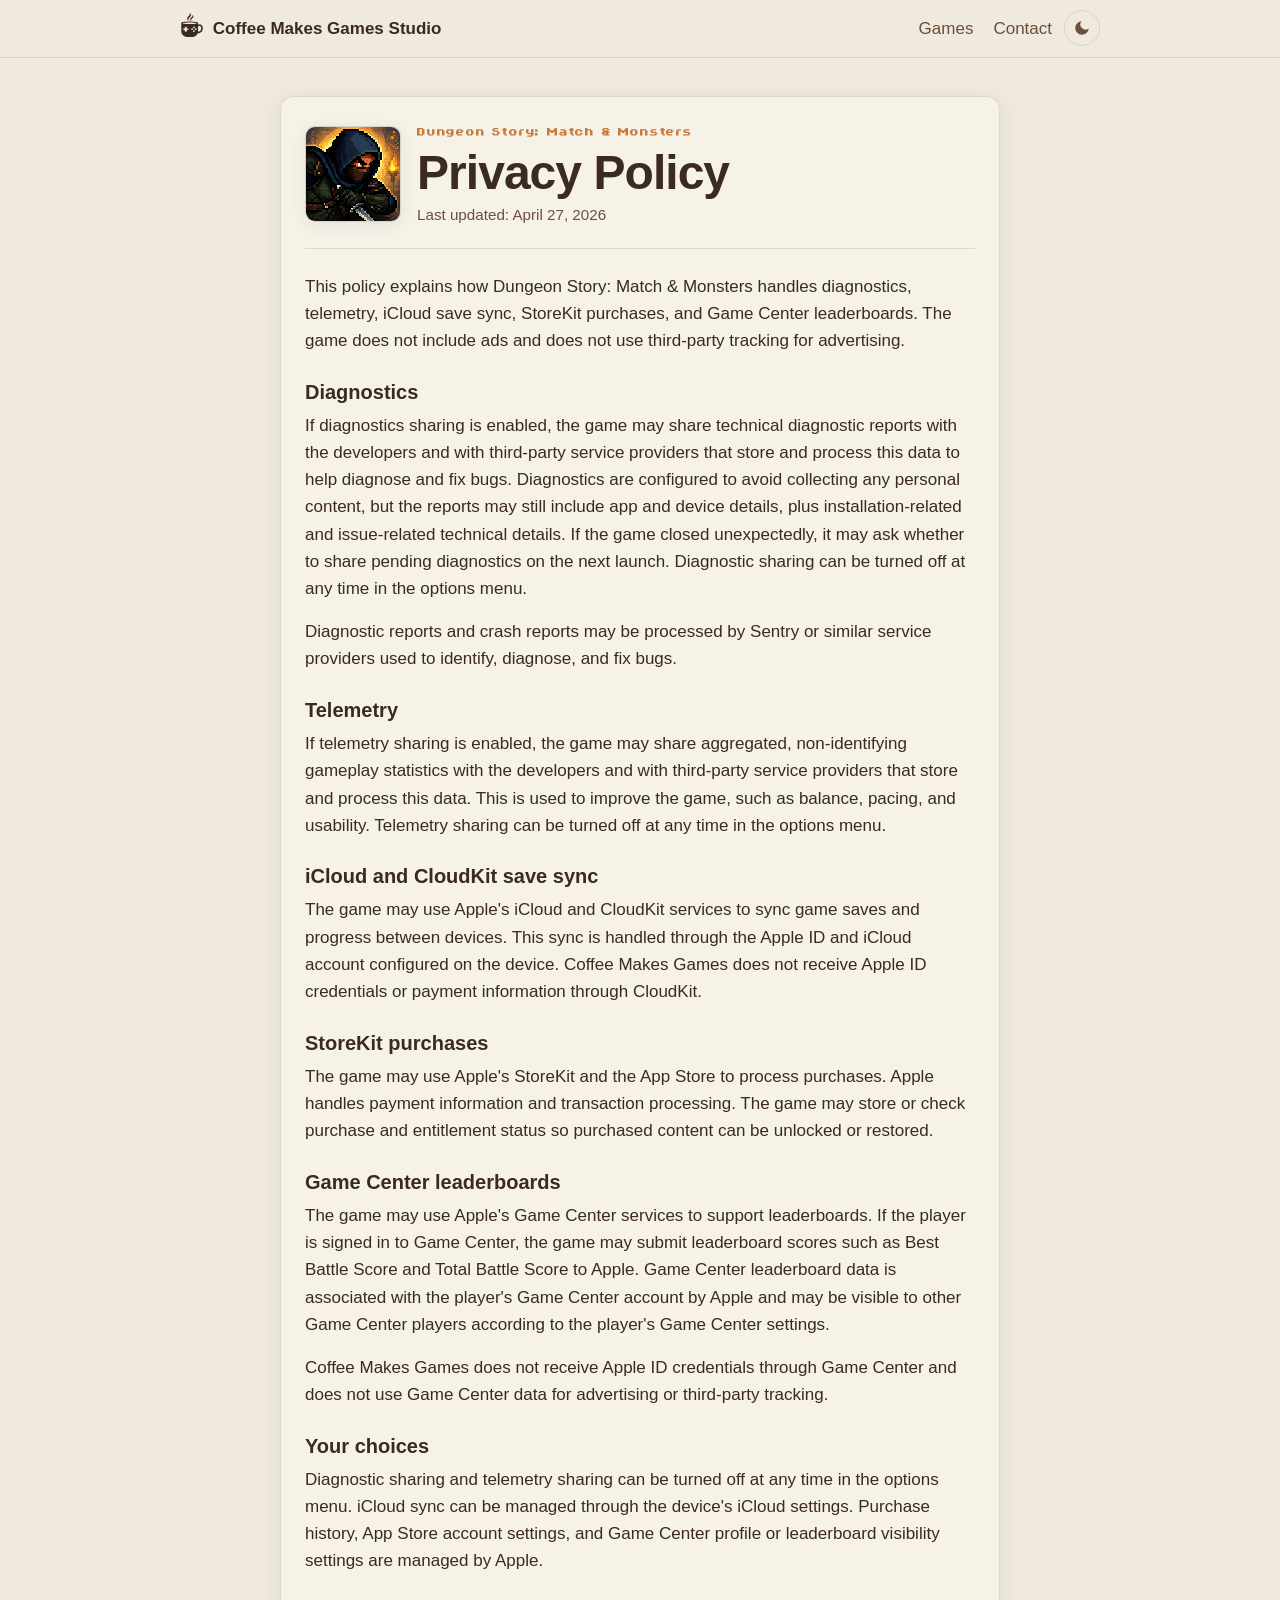
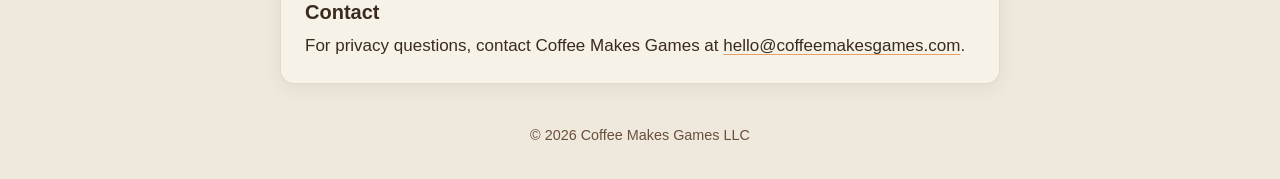
==== dungeon-story/privacy/index.html @ 4bab3f02 "update studio site Co-authored-by: Copilot <223556219+Copilot@users.noreply.github.com>" ====
<!doctype html>
<html lang="en">
<head>
  <meta charset="utf-8" />
  <meta name="viewport" content="width=device-width, initial-scale=1, viewport-fit=cover" />
  <title>Dungeon Story: Match &amp; Monsters Privacy Policy - Coffee Makes Games Studio</title>
  <meta name="description" content="Privacy policy for Dungeon Story: Match &amp; Monsters, including diagnostics, telemetry, iCloud save sync, StoreKit purchases, and Game Center leaderboards." />
  <meta name="theme-color" content="#EFE9DD" />
  <link rel="canonical" href="https://coffeemakesgames.com/dungeon-story/privacy/" />

  <link rel="icon" type="image/png" sizes="32x32" href="/assets/favicon-32.png" />
  <link rel="icon" type="image/png" sizes="16x16" href="/assets/favicon-16.png" />
  <link rel="apple-touch-icon" sizes="180x180" href="/assets/apple-touch-icon.png" />
  <link rel="stylesheet" href="/styles.css" />

  <script>
    // Apply saved theme before paint to avoid flash of wrong theme.
    (function () {
      try {
        var saved = localStorage.getItem('theme');
        if (saved === 'dark' || saved === 'light') {
          document.documentElement.setAttribute('data-theme', saved);
        }
      } catch (e) {}
    })();
  </script>
</head>
<body class="policy-page">
  <a class="skip-link" href="#main">Skip to content</a>

  <header class="site-header is-revealed" aria-hidden="false">
    <div class="site-header-inner">
      <a class="brand" href="/" aria-label="Coffee Makes Games Studio - home">
        <img src="/assets/studio-mark.svg" alt="" width="24" height="24" />
        <span>Coffee Makes Games Studio</span>
      </a>
      <div class="header-actions">
        <nav aria-label="Primary">
          <a href="/#games">Games</a>
          <a href="/#contact">Contact</a>
        </nav>
        <button class="theme-toggle" type="button" aria-label="Toggle dark mode" aria-pressed="false" title="Toggle dark mode">
          <svg class="icon-moon" viewBox="0 0 24 24" aria-hidden="true" focusable="false">
            <path fill="currentColor" d="M21 12.79A9 9 0 1 1 11.21 3a7 7 0 0 0 9.79 9.79Z"/>
          </svg>
          <svg class="icon-sun" viewBox="0 0 24 24" aria-hidden="true" focusable="false">
            <g fill="none" stroke="currentColor" stroke-width="2" stroke-linecap="round">
              <circle cx="12" cy="12" r="4" fill="currentColor" stroke="none"/>
              <path d="M12 2v2M12 20v2M2 12h2M20 12h2M4.93 4.93l1.41 1.41M17.66 17.66l1.41 1.41M4.93 19.07l1.41-1.41M17.66 6.34l1.41-1.41"/>
            </g>
          </svg>
        </button>
      </div>
    </div>
  </header>

  <main id="main" class="policy-shell">
    <article class="policy-card">
      <header class="policy-game-header">
        <img class="policy-game-icon policy-game-icon--pixel" src="/assets/dungeon-story/app-icon.png" alt="" width="220" height="220" />
        <div>
          <p class="eyebrow">Dungeon Story: Match &amp; Monsters</p>
          <h1>Privacy Policy</h1>
          <p class="policy-updated">Last updated: April 27, 2026</p>
        </div>
      </header>

      <p>
        This policy explains how Dungeon Story: Match &amp; Monsters handles diagnostics, telemetry, iCloud save sync,
        StoreKit purchases, and Game Center leaderboards. The game does not include ads and does not use third-party
        tracking for advertising.
      </p>

      <h2>Diagnostics</h2>
      <p>
        If diagnostics sharing is enabled, the game may share technical diagnostic reports with the developers and with
        third-party service providers that store and process this data to help diagnose and fix bugs. Diagnostics are
        configured to avoid collecting any personal content, but the reports may still include app and device details,
        plus installation-related and issue-related technical details. If the game closed unexpectedly, it may ask
        whether to share pending diagnostics on the next launch. Diagnostic sharing can be turned off at any time in the
        options menu.
      </p>
      <p>
        Diagnostic reports and crash reports may be processed by Sentry or similar service providers used to identify,
        diagnose, and fix bugs.
      </p>

      <h2>Telemetry</h2>
      <p>
        If telemetry sharing is enabled, the game may share aggregated, non-identifying gameplay statistics with the
        developers and with third-party service providers that store and process this data. This is used to improve the
        game, such as balance, pacing, and usability. Telemetry sharing can be turned off at any time in the options
        menu.
      </p>

      <h2>iCloud and CloudKit save sync</h2>
      <p>
        The game may use Apple's iCloud and CloudKit services to sync game saves and progress between devices. This sync
        is handled through the Apple ID and iCloud account configured on the device. Coffee Makes Games does not receive
        Apple ID credentials or payment information through CloudKit.
      </p>

      <h2>StoreKit purchases</h2>
      <p>
        The game may use Apple's StoreKit and the App Store to process purchases. Apple handles payment information and
        transaction processing. The game may store or check purchase and entitlement status so purchased content can be
        unlocked or restored.
      </p>

      <h2>Game Center leaderboards</h2>
      <p>
        The game may use Apple's Game Center services to support leaderboards. If the player is signed in to Game Center,
        the game may submit leaderboard scores such as Best Battle Score and Total Battle Score to Apple. Game Center
        leaderboard data is associated with the player's Game Center account by Apple and may be visible to other Game
        Center players according to the player's Game Center settings.
      </p>
      <p>
        Coffee Makes Games does not receive Apple ID credentials through Game Center and does not use Game Center data
        for advertising or third-party tracking.
      </p>

      <h2>Your choices</h2>
      <p>
        Diagnostic sharing and telemetry sharing can be turned off at any time in the options menu. iCloud sync can be
        managed through the device's iCloud settings. Purchase history, App Store account settings, and Game Center
        profile or leaderboard visibility settings are managed by Apple.
      </p>

      <h2>Contact</h2>
      <p>
        For privacy questions, contact Coffee Makes Games at
        <a href="mailto:hello@coffeemakesgames.com">hello@coffeemakesgames.com</a>.
      </p>
    </article>
  </main>

  <footer class="site-footer">
    <p>&copy; <span id="year">2026</span> Coffee Makes Games LLC</p>
  </footer>

  <script>
    document.getElementById('year').textContent = new Date().getFullYear();

    // Theme toggle: cycles between user-light and user-dark, with system as the default.
    (function () {
      const root = document.documentElement;
      const buttons = Array.from(document.querySelectorAll('.theme-toggle'));
      const meta = document.querySelector('meta[name="theme-color"]');
      const mq = window.matchMedia('(prefers-color-scheme: dark)');

      function currentTheme() {
        return root.getAttribute('data-theme') || (mq.matches ? 'dark' : 'light');
      }
      function syncMeta() {
        if (!meta) return;
        meta.setAttribute('content', currentTheme() === 'dark' ? '#10141C' : '#EFE9DD');
      }
      function syncButtons() {
        const dark = currentTheme() === 'dark';
        const label = dark ? 'Switch to light mode' : 'Switch to dark mode';
        buttons.forEach(function (btn) {
          btn.setAttribute('aria-pressed', dark ? 'true' : 'false');
          btn.setAttribute('aria-label', label);
          btn.setAttribute('title', label);
        });
      }

      buttons.forEach(function (btn) {
        btn.addEventListener('click', function () {
          const next = currentTheme() === 'dark' ? 'light' : 'dark';
          root.setAttribute('data-theme', next);
          try { localStorage.setItem('theme', next); } catch (e) {}
          syncMeta();
          syncButtons();
        });
      });

      mq.addEventListener && mq.addEventListener('change', function () {
        if (!root.getAttribute('data-theme')) { syncMeta(); syncButtons(); }
      });

      syncMeta();
      syncButtons();
    })();
  </script>
</body>
</html>
---- styles.css ----
/* =========================================================
   Coffee Makes Games — site styles
   Cozy/minimal studio chrome + pixel-flavored game block.
   ========================================================= */

@font-face {
  font-family: "ByteBounce";
  src: url("/assets/fonts/byte-bounce.ttf") format("truetype");
  font-display: swap;
}

:root {
  --cream: #EFE9DD;
  --cream-soft: #F6F2E8;
  --brown: #3B2A1E;
  --brown-soft: #6B4F3B;
  --accent: #C77B3A;
  --accent-soft: #E0A26A;

  --header-bg: rgba(239, 233, 221, 0.88);
  --border-soft: rgba(59, 42, 30, 0.12);
  --border-strong: rgba(59, 42, 30, 0.22);
  --shadow-color: rgba(59, 42, 30, 0.08);
  --hover-surface: #ffffff;

  --maxw: 960px;
  --radius: 14px;
  --shadow-soft: 0 4px 18px var(--shadow-color);

  --font-sans: -apple-system, BlinkMacSystemFont, "Segoe UI", Inter, Helvetica, Arial, sans-serif;
  --font-pixel: "ByteBounce", "Press Start 2P", monospace;
}

/* Dark theme — midnight ink with a warm cream foreground.
   Applies when the user has chosen dark, OR when no preference is set
   and the OS prefers dark. */
@media (prefers-color-scheme: dark) {
  :root:not([data-theme="light"]) {
    --cream: #10141C;
    --cream-soft: #181E2A;
    --brown: #ECE7DA;
    --brown-soft: #9AA3B2;
    --accent: #E0925A;
    --accent-soft: #F1B587;

    --header-bg: rgba(16, 20, 28, 0.85);
    --border-soft: rgba(236, 231, 218, 0.10);
    --border-strong: rgba(236, 231, 218, 0.22);
    --shadow-color: rgba(0, 0, 0, 0.5);
    --hover-surface: #1E2533;
  }
}
:root[data-theme="dark"] {
  --cream: #10141C;
  --cream-soft: #181E2A;
  --brown: #ECE7DA;
  --brown-soft: #9AA3B2;
  --accent: #E0925A;
  --accent-soft: #F1B587;

  --header-bg: rgba(16, 20, 28, 0.85);
  --border-soft: rgba(236, 231, 218, 0.10);
  --border-strong: rgba(236, 231, 218, 0.22);
  --shadow-color: rgba(0, 0, 0, 0.5);
  --hover-surface: #1E2533;
}

body {
  transition: background-color .25s ease, color .25s ease;
}

*, *::before, *::after { box-sizing: border-box; }

html { scroll-behavior: smooth; }

body {
  margin: 0;
  background: var(--cream);
  color: var(--brown);
  font-family: var(--font-sans);
  font-size: 17px;
  line-height: 1.6;
  -webkit-font-smoothing: antialiased;
  text-rendering: optimizeLegibility;
}

img { max-width: 100%; display: block; }

a {
  color: var(--brown);
  text-decoration-color: var(--accent-soft);
  text-underline-offset: 3px;
}
a:hover { color: var(--accent); }

:focus-visible {
  outline: 2px solid var(--accent);
  outline-offset: 3px;
  border-radius: 4px;
}

.visually-hidden {
  position: absolute;
  width: 1px;
  height: 1px;
  padding: 0;
  margin: -1px;
  overflow: hidden;
  clip: rect(0, 0, 0, 0);
  white-space: nowrap;
  border: 0;
}

.skip-link {
  position: absolute; left: -9999px; top: 0;
  background: var(--brown); color: var(--cream);
  padding: .5rem .75rem; border-radius: 0 0 6px 0;
}
.skip-link:focus { left: 0; }

/* ---------- Header (reveal-on-scroll, sticky) ---------- */
.site-header {
  position: fixed;
  top: 0; left: 0; right: 0;
  z-index: 50;
  background: var(--header-bg);
  -webkit-backdrop-filter: saturate(140%) blur(10px);
          backdrop-filter: saturate(140%) blur(10px);
  border-bottom: 1px solid var(--border-soft);
  transform: translateY(-100%);
  opacity: 0;
  pointer-events: none;
  transition: transform .28s ease, opacity .28s ease;
}
.site-header.is-revealed {
  transform: translateY(0);
  opacity: 1;
  pointer-events: auto;
}
.site-header-inner {
  display: flex; align-items: center; justify-content: space-between;
  gap: 1rem;
  max-width: var(--maxw);
  margin: 0 auto;
  padding: .65rem 1.25rem;
}
.brand {
  display: inline-flex; align-items: center; gap: .55rem;
  text-decoration: none; font-weight: 600; color: var(--brown);
}
.brand img { width: 24px; height: 24px; display: block; transform: translateY(-3px); }
.site-header nav {
  display: flex;
  align-items: center;
  gap: 1.25rem;
}
.site-header nav a {
  text-decoration: none; color: var(--brown-soft); font-weight: 500;
}
.site-header nav a:hover { color: var(--brown); }

/* ---------- Theme toggle ---------- */
.header-actions {
  display: inline-flex;
  align-items: center;
  gap: .75rem;
}
.theme-toggle {
  appearance: none;
  -webkit-appearance: none;
  display: inline-flex;
  align-items: center;
  justify-content: center;
  width: 36px;
  height: 36px;
  padding: 0;
  border-radius: 999px;
  background: transparent;
  border: 1px solid var(--border-soft);
  color: var(--brown-soft);
  cursor: pointer;
  transition: color .15s ease, background .15s ease, border-color .15s ease, transform .15s ease;
}
.theme-toggle:hover {
  color: var(--brown);
  background: var(--hover-surface);
  border-color: var(--border-strong);
}
.theme-toggle:active { transform: scale(0.94); }
.theme-toggle svg { width: 18px; height: 18px; display: block; }
.theme-toggle .icon-sun { display: none; }
:root[data-theme="dark"] .theme-toggle .icon-sun  { display: block; }
:root[data-theme="dark"] .theme-toggle .icon-moon { display: none; }
@media (prefers-color-scheme: dark) {
  :root:not([data-theme="light"]) .theme-toggle .icon-sun  { display: block; }
  :root:not([data-theme="light"]) .theme-toggle .icon-moon { display: none; }
}

/* Floating top-right toggle, visible until the sticky header takes over. */
.theme-toggle--floating {
  position: fixed;
  top: 1rem;
  right: 1rem;
  z-index: 60;
  width: 44px;
  height: 44px;
  background: var(--header-bg);
  -webkit-backdrop-filter: saturate(140%) blur(10px);
          backdrop-filter: saturate(140%) blur(10px);
  box-shadow: 0 4px 14px var(--shadow-color);
  transition: opacity .25s ease, transform .25s ease, color .15s ease, background .15s ease, border-color .15s ease;
}
.theme-toggle--floating svg { width: 20px; height: 20px; }
body.header-revealed .theme-toggle--floating {
  opacity: 0;
  transform: translateY(-6px);
  pointer-events: none;
}
@media (prefers-reduced-motion: reduce) {
  .theme-toggle--floating { transition: opacity .15s linear; transform: none; }
  body.header-revealed .theme-toggle--floating { transform: none; }
}

/* Brand mark in dark mode: it's a dark fill, so re-color it. */
:root[data-theme="dark"] .brand img { filter: brightness(0) invert(0.93); }
@media (prefers-color-scheme: dark) {
  :root:not([data-theme="light"]) .brand img { filter: brightness(0) invert(0.93); }
}

@media (max-width: 540px) {
  .site-header-inner { flex-direction: row; align-items: center; gap: .5rem; }
  .brand span { display: none; }
  .site-header nav { gap: .9rem; flex-wrap: wrap; }
}

@media (prefers-reduced-motion: reduce) {
  .site-header { transition: none; }
}

/* ---------- Hero ---------- */
.hero {
  text-align: center;
  max-width: var(--maxw);
  margin: 0 auto;
  padding: 3.5rem 1.25rem 1.25rem;
}
.hero-logo {
  position: relative;
  width: 280px;
  height: 240px;
  margin: 0 auto 1.25rem;
}
.hero-logo img,
.hero-logo svg.cmg-mark {
  width: 100%; height: 100%;
  display: block;
  overflow: visible;
  transform: translateX(28px);
  color: var(--brown);
}
.wordmark {
  font-family: var(--font-sans);
  font-size: clamp(2rem, 5vw, 3rem);
  margin: 0 0 .35em;
  letter-spacing: -0.02em;
}
.tagline {
  font-family: var(--font-pixel);
  font-size: clamp(1.5rem, 3.2vw, 2rem);
  color: var(--accent);
  margin: 0 0 1rem;
  letter-spacing: .02em;
}
.hero-sub {
  color: var(--brown-soft);
  max-width: 36rem;
  margin: 0 auto;
}

/* ---------- Games catalog ---------- */
.games-catalog {
  max-width: var(--maxw);
  margin: 0 auto 2.5rem;
  padding: 0 1.25rem;
  scroll-margin-top: 5rem;
}
.game-card-grid {
  display: grid;
  grid-template-columns: repeat(auto-fit, minmax(min(100%, 320px), 1fr));
  gap: 1rem;
}
.game-card {
  display: grid;
  grid-template-columns: 112px 1fr;
  gap: 1.15rem;
  min-height: 0;
  padding: 1.1rem;
  border: 1px solid var(--border-soft);
  border-radius: 18px;
  background: var(--cream-soft);
  box-shadow: var(--shadow-soft);
  text-decoration: none;
  color: var(--brown);
  transition: transform .15s ease, background .15s ease, border-color .15s ease, box-shadow .15s ease;
}
.game-card:hover,
.game-card:focus-visible {
  transform: translateY(-2px);
  background: var(--hover-surface);
  border-color: var(--border-strong);
  box-shadow: 0 8px 24px var(--shadow-color);
}
.game-card-art {
  align-self: start;
  display: grid;
  place-items: center;
  width: 112px;
  height: 112px;
}
.game-card-art img {
  width: 96px;
  height: auto;
  aspect-ratio: 1 / 1;
  border-radius: 24px;
  object-fit: cover;
  box-shadow: 0 10px 24px var(--shadow-color);
}
.game-card--dungeon .game-card-art img {
  image-rendering: pixelated;
  image-rendering: crisp-edges;
  border-radius: 10px;
}
.game-card--truck .game-card-art img {
  border-radius: 10px;
}
.game-card-content {
  display: flex;
  flex-direction: column;
  align-items: flex-start;
  justify-content: center;
  min-width: 0;
}
.game-card-status {
  display: inline-flex;
  margin-bottom: .55rem;
  padding: .2rem .52rem;
  border: 1px solid var(--border-soft);
  border-radius: 999px;
  color: var(--brown-soft);
  font-size: .72rem;
  font-weight: 700;
  line-height: 1.15;
  background: var(--cream);
}
.game-card-title {
  color: var(--brown);
  font-size: clamp(1.35rem, 2.6vw, 1.8rem);
  font-weight: 800;
  line-height: 1.05;
  letter-spacing: -0.035em;
}
.game-card-kicker {
  margin-top: .2rem;
  color: var(--accent);
  font-weight: 800;
  line-height: 1.2;
}
.game-card--truck .game-card-kicker {
  color: var(--accent);
}
.game-card-copy {
  margin-top: .6rem;
  color: var(--brown-soft);
  font-size: .96rem;
  line-height: 1.45;
}
.game-card-link {
  display: inline-flex;
  align-items: center;
  gap: .35rem;
  margin-top: .8rem;
  color: var(--brown);
  font-weight: 800;
}
.game-card-link::after {
  content: "→";
  transition: transform .18s ease;
}
.game-card:hover .game-card-link::after,
.game-card:focus-visible .game-card-link::after {
  transform: translateX(3px);
}

/* steam wisps rising from the coffee surface (animated SVG paths) */
.hero-logo svg .wisp {
  transform-box: fill-box;
  transform-origin: 50% 100%;
  filter: blur(0.8px);
  opacity: 0;
  animation: wispRise 6.5s linear infinite both;
  will-change: transform, opacity;
}
.hero-logo svg .wisp-l   { animation-delay: 0s;   }
.hero-logo svg .wisp-r-2 { animation-delay: 2.2s; }
.hero-logo svg .wisp-r   { animation-delay: 4.4s; }

@keyframes wispRise {
  0%   { opacity: 0;   transform: translateY(-50%) scale(1, 0.8); }
  50%  { opacity: 0.5; transform: translateY(-5%)  scale(1.04, 1.0); }
  100% { opacity: 0;   transform: translateY(35%)  scale(1.1, 1.18); }
}

@media (prefers-reduced-motion: reduce) {
  html { scroll-behavior: auto; }
  .hero-logo svg .wisp { animation: none; opacity: 1; transform: none; }
}

/* ---------- Dungeon Story (pixel block) ---------- */
.game-block {
  max-width: var(--maxw);
  margin: 0.5rem auto 1.5rem;
  padding: 0 1.25rem;
}

.pixel-frame {
  background: var(--cream-soft);
  border: 3px solid var(--brown);
  /* layered shadow gives a chunky pixel-card feel */
  box-shadow:
    6px 6px 0 0 var(--brown),
    6px 6px 0 3px var(--accent);
  padding: 2rem 1.5rem;
  border-radius: 4px;
  text-align: center;
}

.key-art {
  display: block;
  width: clamp(160px, 36vw, 220px);
  height: auto;
  aspect-ratio: 1 / 1;
  margin: 0 auto 1.25rem;
  border: 3px solid var(--brown);
  border-radius: 8px;
  image-rendering: pixelated;
  image-rendering: crisp-edges;
  box-shadow: var(--shadow-soft);
}

.truck-block {
  margin-top: 3rem;
}

.truck-frame {
  --truck-ink: #07315f;
  --truck-title: #fffefa;
  --truck-title-shadow: rgba(3, 28, 76, 0.35);
  --truck-tagline: rgba(255, 255, 255, 0.94);
  --truck-pitch: #07315f;
  --truck-callout: #fff36e;
  --truck-note: #07315f;
  --truck-key-border: #07315f;
  --truck-border: rgba(255, 255, 255, 0.66);
  --truck-shadow: rgba(26, 83, 160, 0.23);
  --truck-sky-start: #96e9ff;
  --truck-sky-mid: #4ab8ff;
  --truck-sky-end: #2f6ee8;
  --truck-road-start: #2f3844;
  --truck-road-end: #171d27;
  --truck-road-stripe: rgba(255, 255, 255, 0.42);
  --truck-road-edge: rgba(255, 177, 70, 0.85);
  --truck-control-bg: #fffefa;
  --truck-control-text: #07315f;
  --truck-control-border: rgba(7, 49, 95, 0.16);
  --truck-control-dot: #ff734f;
  --truck-control-pulse-rgb: 255, 115, 79;
  --truck-road-stripe-y: 3.25rem;
  --truck-decor:
    radial-gradient(circle at 84% 15%, rgba(255, 243, 110, 0.98) 0 2.25rem, transparent 2.3rem),
    radial-gradient(circle at 84% 15%, rgba(255, 230, 96, 0.58), transparent 9.5rem),
    radial-gradient(circle at 12% 18%, rgba(255, 255, 255, 0.92) 0 2.55rem, transparent 2.6rem),
    radial-gradient(circle at 18% 16%, rgba(255, 255, 255, 0.78) 0 1.85rem, transparent 1.9rem),
    radial-gradient(circle at 23% 20%, rgba(255, 255, 255, 0.68) 0 2.1rem, transparent 2.15rem),
    radial-gradient(circle at 72% 64%, rgba(255, 255, 255, 0.14), transparent 11rem);
  --truck-road-bg:
    linear-gradient(90deg, transparent 0 38%, var(--truck-road-stripe) 38% 62%, transparent 62% 100%) 50% var(--truck-road-stripe-y) / 5rem .28rem repeat-x,
    linear-gradient(180deg, var(--truck-road-start), var(--truck-road-end));
  position: relative;
  overflow: hidden;
  padding: 2rem 1.5rem;
  border-radius: 28px;
  border: 1px solid var(--truck-border);
  color: var(--truck-ink);
  text-align: center;
  background:
    linear-gradient(145deg, var(--truck-sky-start) 0%, var(--truck-sky-mid) 44%, var(--truck-sky-end) 100%);
  box-shadow:
    0 0 0 1px var(--border-soft),
    0 18px 44px var(--truck-shadow);
}
:root[data-theme="dark"] .truck-frame {
  --truck-title: #fff6cf;
  --truck-title-shadow: rgba(0, 0, 0, 0.42);
  --truck-tagline: rgba(255, 248, 214, 0.92);
  --truck-pitch: rgba(238, 247, 255, 0.9);
  --truck-callout: #ffe65e;
  --truck-note: #fff6cf;
  --truck-key-border: rgba(255, 230, 96, 0.9);
  --truck-border: rgba(255, 230, 96, 0.24);
  --truck-shadow: rgba(0, 0, 0, 0.42);
  --truck-sky-start: #07142e;
  --truck-sky-mid: #123a7a;
  --truck-sky-end: #12184a;
  --truck-road-start: #141a24;
  --truck-road-end: #080b12;
  --truck-road-stripe: rgba(255, 230, 96, 0.34);
  --truck-road-edge: rgba(255, 115, 79, 0.72);
  --truck-control-bg: #fff6cf;
  --truck-control-text: #10225a;
  --truck-control-border: rgba(255, 230, 96, 0.58);
  --truck-control-dot: #ffe65e;
  --truck-control-pulse-rgb: 255, 230, 96;
  --truck-road-stripe-y: 3.25rem;
  --truck-decor:
    radial-gradient(circle at 86% 10%, #12205c 0 1.45rem, transparent 1.5rem),
    radial-gradient(circle at 84% 10%, rgba(255, 238, 160, 0.96) 0 1.75rem, transparent 1.8rem),
    radial-gradient(circle at 16% 9%, rgba(255, 255, 255, 0.9) 0 .1rem, transparent .13rem),
    radial-gradient(circle at 29% 14%, rgba(255, 230, 96, 0.86) 0 .08rem, transparent .11rem),
    radial-gradient(circle at 68% 8%, rgba(255, 255, 255, 0.78) 0 .09rem, transparent .12rem),
    radial-gradient(circle at 76% 17%, rgba(255, 230, 96, 0.8) 0 .07rem, transparent .1rem),
    radial-gradient(circle at 43% 10%, rgba(255, 255, 255, 0.76) 0 .08rem, transparent .11rem),
    radial-gradient(circle at 14% 62%, rgba(114, 221, 255, 0.2), transparent 10rem),
    radial-gradient(circle at 86% 78%, rgba(255, 115, 79, 0.22), transparent 11rem);
  --truck-road-bg:
    linear-gradient(90deg, transparent 0 38%, var(--truck-road-stripe) 38% 62%, transparent 62% 100%) 50% var(--truck-road-stripe-y) / 5rem .28rem repeat-x,
    linear-gradient(180deg, var(--truck-road-start), var(--truck-road-end));
}
@media (prefers-color-scheme: dark) {
  :root:not([data-theme="light"]) .truck-frame {
    --truck-title: #fff6cf;
    --truck-title-shadow: rgba(0, 0, 0, 0.42);
    --truck-tagline: rgba(255, 248, 214, 0.92);
    --truck-pitch: rgba(238, 247, 255, 0.9);
    --truck-callout: #ffe65e;
    --truck-note: #fff6cf;
    --truck-key-border: rgba(255, 230, 96, 0.9);
    --truck-border: rgba(255, 230, 96, 0.24);
    --truck-shadow: rgba(0, 0, 0, 0.42);
    --truck-sky-start: #07142e;
    --truck-sky-mid: #123a7a;
    --truck-sky-end: #12184a;
    --truck-road-start: #141a24;
    --truck-road-end: #080b12;
    --truck-road-stripe: rgba(255, 230, 96, 0.34);
    --truck-road-edge: rgba(255, 115, 79, 0.72);
    --truck-control-bg: #fff6cf;
    --truck-control-text: #10225a;
    --truck-control-border: rgba(255, 230, 96, 0.58);
    --truck-control-dot: #ffe65e;
    --truck-control-pulse-rgb: 255, 230, 96;
    --truck-road-stripe-y: 3.25rem;
    --truck-decor:
      radial-gradient(circle at 86% 10%, #12205c 0 1.45rem, transparent 1.5rem),
      radial-gradient(circle at 84% 10%, rgba(255, 238, 160, 0.96) 0 1.75rem, transparent 1.8rem),
      radial-gradient(circle at 16% 9%, rgba(255, 255, 255, 0.9) 0 .1rem, transparent .13rem),
      radial-gradient(circle at 29% 14%, rgba(255, 230, 96, 0.86) 0 .08rem, transparent .11rem),
      radial-gradient(circle at 68% 8%, rgba(255, 255, 255, 0.78) 0 .09rem, transparent .12rem),
      radial-gradient(circle at 76% 17%, rgba(255, 230, 96, 0.8) 0 .07rem, transparent .1rem),
      radial-gradient(circle at 43% 10%, rgba(255, 255, 255, 0.76) 0 .08rem, transparent .11rem),
      radial-gradient(circle at 14% 62%, rgba(114, 221, 255, 0.2), transparent 10rem),
      radial-gradient(circle at 86% 78%, rgba(255, 115, 79, 0.22), transparent 11rem);
    --truck-road-bg:
      linear-gradient(90deg, transparent 0 38%, var(--truck-road-stripe) 38% 62%, transparent 62% 100%) 50% var(--truck-road-stripe-y) / 5rem .28rem repeat-x,
      linear-gradient(180deg, var(--truck-road-start), var(--truck-road-end));
  }
}
.truck-frame::before,
.truck-frame::after {
  content: "";
  position: absolute;
  pointer-events: none;
}
.truck-frame::before {
  inset: 0;
  background: var(--truck-decor);
}
.truck-frame::after {
  inset: auto 0 -1.35rem 0;
  height: 8.9rem;
  border-top: .35rem solid var(--truck-road-edge);
  background: var(--truck-road-bg);
}
.truck-frame > * {
  position: relative;
  z-index: 1;
}

.truck-key-art {
  display: block;
  width: clamp(160px, 36vw, 220px);
  height: auto;
  aspect-ratio: 1 / 1;
  margin: 0 auto 1.25rem;
  background: rgba(255, 255, 255, 0.22);
  border: 3px solid var(--truck-key-border);
  border-radius: 8px;
  box-shadow:
    0 10px 24px rgba(3, 28, 76, 0.18),
    var(--shadow-soft);
}

.truck-eyebrow {
  display: inline-flex;
  margin: 0 0 .7rem;
  padding: .38rem .75rem;
  border-radius: 999px;
  background: rgba(255, 255, 255, 0.78);
  color: #0b4f9f;
  font-weight: 800;
  font-size: .78rem;
  line-height: 1;
  letter-spacing: .08em;
  text-transform: uppercase;
}

.truck-title {
  margin: 0;
  color: var(--truck-title);
  font-size: clamp(2.55rem, 7vw, 5.2rem);
  line-height: .92;
  letter-spacing: -0.055em;
  text-shadow: 0 6px 18px var(--truck-title-shadow);
}
.truck-subtitle {
  margin: .65rem 0 .4rem;
  color: #fff36e;
  font-weight: 900;
  font-size: clamp(1.3rem, 3.2vw, 2rem);
  line-height: 1.1;
  letter-spacing: .02em;
  text-shadow: 0 3px 10px rgba(3, 28, 76, 0.28);
}
.truck-tagline {
  max-width: 38rem;
  margin: 1.75rem auto 1.1rem;
  color: var(--truck-tagline);
  font-weight: 800;
  font-size: clamp(1.05rem, 2.2vw, 1.3rem);
  line-height: 1.35;
  text-shadow: 0 2px 8px rgba(3, 28, 76, 0.3);
}
.truck-frame .pitch {
  max-width: 52rem;
  color: var(--truck-pitch);
  font-weight: 650;
  text-align: center;
}
.truck-pitch-lines {
  display: flex;
  flex-direction: column;
  gap: .3rem;
}

.truck-world-callout {
  max-width: 42rem;
  margin: 1.35rem auto 0;
  color: var(--truck-callout);
  font-size: clamp(1rem, 2vw, 1.2rem);
  font-weight: 900;
  line-height: 1.35;
  text-shadow: 0 2px 8px rgba(3, 28, 76, 0.28);
}

.truck-route-list {
  display: flex;
  flex-wrap: wrap;
  justify-content: center;
  gap: .5rem;
  max-width: 48rem;
  margin: .9rem auto 0;
}
.truck-route-chip {
  display: inline-flex;
  align-items: center;
  min-height: 2.1rem;
  padding: .3rem .7rem;
  border-radius: 999px;
  background: rgba(255, 255, 255, 0.62);
  color: #0f4b8d;
  border: 1px solid rgba(255, 255, 255, 0.38);
  font-weight: 800;
  font-size: .9rem;
  box-shadow: 0 2px 8px rgba(3, 28, 76, 0.1);
}
.truck-route-chip--farm {
  background: #965020;
  color: #ffffff;
  box-shadow: 0 3px 12px rgba(92, 44, 18, 0.18);
}
.truck-route-chip--beach {
  background: #1ac2e6;
  color: #05345a;
  box-shadow: 0 3px 12px rgba(10, 95, 118, 0.18);
}
.truck-route-chip--forest {
  background: #38b348;
  color: #07315f;
  box-shadow: 0 3px 12px rgba(20, 86, 30, 0.18);
}
.truck-route-chip--snow {
  background: #dcf6ff;
  color: #31516b;
  box-shadow: 0 3px 12px rgba(68, 115, 140, 0.16);
}
.truck-route-chip--city {
  background: #8e2cc6;
  color: #ffffff;
  box-shadow: 0 3px 12px rgba(88, 28, 118, 0.2);
}
.truck-route-chip--park {
  background: #a71991;
  color: #ffffff;
  box-shadow: 0 3px 12px rgba(112, 18, 92, 0.18);
}
.truck-route-chip--sand {
  background: #ff7a1f;
  color: #07315f;
  box-shadow: 0 3px 12px rgba(122, 52, 12, 0.18);
}
.truck-route-chip--space {
  background: #4152cd;
  color: #ffffff;
  box-shadow: 0 3px 12px rgba(22, 35, 118, 0.22);
}
.truck-route-chip--lava {
  background: #dc2626;
  color: #ffffff;
  box-shadow: 0 3px 12px rgba(128, 20, 20, 0.24);
}
.truck-route-chip--castle {
  background: #0f766e;
  color: #ffffff;
  box-shadow: 0 3px 12px rgba(8, 90, 80, 0.2);
}
:root[data-theme="dark"] .truck-route-chip {
  border-color: rgba(255, 255, 255, 0.24);
  box-shadow:
    0 4px 14px rgba(0, 0, 0, 0.28),
    0 0 16px rgba(255, 230, 96, 0.08);
}
@media (prefers-color-scheme: dark) {
  :root:not([data-theme="light"]) .truck-route-chip {
    border-color: rgba(255, 255, 255, 0.24);
    box-shadow:
      0 4px 14px rgba(0, 0, 0, 0.28),
      0 0 16px rgba(255, 230, 96, 0.08);
  }
}
.truck-trust-strip {
  max-width: 44rem;
  margin: 1.2rem auto 0;
}
.truck-trust-row {
  margin: 0;
  color: var(--truck-note);
  font-size: .95rem;
  font-weight: 900;
  letter-spacing: .02em;
  line-height: 1.35;
  text-shadow: 0 2px 8px rgba(3, 28, 76, 0.18);
}
.truck-trust-row span {
  display: inline-block;
  margin: 0 .45rem;
  color: var(--truck-callout);
}
.truck-trust-banner {
  display: inline-flex;
  align-items: center;
  min-height: 2.35rem;
  margin: .7rem 0 0;
  padding: .45rem 1rem;
  border-radius: 999px;
  background: #fff36e;
  color: #07315f;
  font-size: .95rem;
  font-weight: 900;
  line-height: 1.15;
  box-shadow: 0 3px 12px rgba(3, 28, 76, 0.14);
}
.truck-trust-banner strong {
  font: inherit;
}
.truck-frame .coming-soon-badge,
.truck-frame .policy-cta {
  background: var(--truck-control-bg);
  color: var(--truck-control-text);
  border-color: var(--truck-control-border);
  box-shadow: 0 2px 10px rgba(3, 28, 76, 0.12);
}
.truck-frame .coming-soon-badge::before {
  background: var(--truck-control-dot);
  animation: truckStatusPulse 2s ease-in-out infinite;
}
.truck-frame .policy-cta:hover {
  background: var(--truck-control-bg);
  border-color: var(--truck-callout);
  box-shadow: 0 5px 16px rgba(3, 28, 76, 0.18);
}
@keyframes truckStatusPulse {
  0%   { box-shadow: 0 0 0 0    rgba(var(--truck-control-pulse-rgb), 0.55); }
  70%  { box-shadow: 0 0 0 .55rem rgba(var(--truck-control-pulse-rgb), 0); }
  100% { box-shadow: 0 0 0 0    rgba(var(--truck-control-pulse-rgb), 0); }
}

.truck-features h3 {
  font-family: var(--font-sans);
  font-size: 1.45rem;
  font-weight: 900;
  letter-spacing: -0.02em;
}
.truck-features li {
  border-color: rgba(64, 168, 255, 0.22);
}
:root[data-theme="dark"] .truck-features h3 { color: #72ddff; }
@media (prefers-color-scheme: dark) {
  :root:not([data-theme="light"]) .truck-features h3 { color: #72ddff; }
}

.pixel-title {
  font-family: var(--font-pixel);
  font-size: clamp(2.2rem, 6vw, 3.5rem);
  margin: 0 0 .15em;
  color: var(--brown);
  letter-spacing: .02em;
  line-height: 1;
}
.pixel-subtitle {
  font-family: var(--font-pixel);
  font-size: clamp(1.4rem, 3.2vw, 1.9rem);
  color: var(--accent);
  margin: -0.66em 0 0.58em;
  letter-spacing: .04em;
}
.pixel-tagline {
  font-family: var(--font-sans);
  font-style: italic;
  font-weight: 400;
  color: var(--brown-soft);
  font-size: clamp(1rem, 2vw, 1.2rem);
  margin: 0 auto;
  max-width: 38rem;
  line-height: 1.4;
}
.review-badge {
  position: relative;
  display: inline-grid;
  gap: .34rem;
  width: max-content;
  max-width: none;
  min-height: 0;
  padding: .72rem 1rem .78rem;
  margin: 1rem auto;
  padding-left: 1.2rem;
  border: 1px solid var(--border-strong);
  border-left: .32rem solid var(--accent);
  border-radius: 5px;
  background: var(--cream-soft);
  box-shadow: 0 3px 12px var(--shadow-color);
  color: var(--brown);
  text-align: left;
  text-decoration: none;
  transition: transform .15s ease, background .15s ease, border-color .15s ease, box-shadow .15s ease;
}
.review-badge:hover,
.review-badge:focus-visible {
  transform: translateY(-1px);
  background: var(--hover-surface);
  border-color: var(--accent);
  box-shadow: 0 6px 18px var(--shadow-color);
}
.review-badge-meta {
  color: var(--accent);
  font-size: .73rem;
  font-weight: 900;
  line-height: 1.1;
  letter-spacing: .12em;
  text-transform: uppercase;
  display: block;
}
.review-badge-quote {
  font-size: clamp(.96rem, 1.85vw, 1.1rem);
  font-weight: 700;
  line-height: 1.24;
  letter-spacing: -0.01em;
  display: block;
  overflow-x: auto;
  white-space: nowrap;
}
.pitch {
  max-width: 46rem;
  margin: 0 auto 1rem;
  text-align: left;
}
.pitch:last-of-type { margin-bottom: 1.75rem; }

.cta-row {
  --cta-height: 50px;
  --cta-radius: 12px;
  display: flex; flex-wrap: wrap; gap: .9rem;
  align-items: center; justify-content: center;
  margin-top: 1rem;
}
.coming-soon-badge {
  display: inline-flex;
  align-items: center;
  gap: .6rem;
  height: var(--cta-height);
  font-family: var(--font-sans);
  font-weight: 500;
  background: var(--cream-soft);
  color: var(--brown);
  padding: 0 1.15rem;
  border-radius: var(--cta-radius);
  font-size: 1.05rem;
  letter-spacing: 0;
  text-transform: none;
  border: 1px solid var(--border-soft);
  box-shadow: 0 1px 2px var(--shadow-color);
}
.coming-soon-badge::before {
  content: "";
  width: .5rem;
  height: .5rem;
  border-radius: 50%;
  background: var(--accent);
  box-shadow: 0 0 0 0 rgba(199, 123, 58, 0.6);
  animation: statusPulse 2s ease-in-out infinite;
}
@keyframes statusPulse {
  0%   { box-shadow: 0 0 0 0    rgba(199, 123, 58, 0.55); }
  70%  { box-shadow: 0 0 0 .55rem rgba(199, 123, 58, 0); }
  100% { box-shadow: 0 0 0 0    rgba(199, 123, 58, 0); }
}
.policy-cta {
  display: inline-flex;
  align-items: center;
  height: var(--cta-height);
  font-family: var(--font-sans);
  font-weight: 500;
  background: var(--cream-soft);
  color: var(--brown);
  padding: 0 1.15rem;
  border-radius: var(--cta-radius);
  font-size: 1.05rem;
  line-height: 1.6;
  letter-spacing: 0;
  text-decoration: none;
  border: 1px solid var(--border-soft);
  box-shadow: 0 1px 2px var(--shadow-color);
  transition: transform .15s ease, background .15s ease, border-color .15s ease, box-shadow .15s ease;
}
.policy-cta:hover {
  transform: translateY(-1px);
  background: var(--hover-surface);
  border-color: var(--border-strong);
  box-shadow: 0 4px 12px var(--shadow-color);
}
.appstore-badge {
  display: inline-flex;
  align-items: center;
  line-height: 0;
  transition: transform .15s ease, filter .15s ease;
}
.appstore-badge:hover,
.appstore-badge:focus-visible {
  transform: translateY(-1px);
  filter: drop-shadow(0 4px 10px var(--shadow-color));
}
.appstore-badge img {
  width: auto;
  height: var(--cta-height);
}

/* ---------- Trailer (lite YouTube embed) ---------- */
.trailer {
  margin: 2.5rem 0 0;
}
.trailer-thumb {
  position: relative;
  display: block;
  width: 100%;
  padding: 0;
  border: 2px solid var(--brown);
  border-radius: 14px;
  overflow: hidden;
  cursor: pointer;
  background: var(--cream-soft);
  box-shadow: var(--shadow-soft);
  color: var(--cream);
  transition: transform .15s ease, box-shadow .15s ease;
}
.trailer-thumb:hover,
.trailer-thumb:focus-visible {
  transform: translateY(-2px);
  box-shadow: 0 8px 24px rgba(0,0,0,.18);
  outline: none;
}
.trailer-thumb img {
  display: block;
  width: 100%;
  height: auto;
  aspect-ratio: 16 / 9;
  object-fit: cover;
}
.trailer-play {
  position: absolute;
  inset: 0;
  display: grid;
  place-items: center;
  color: var(--cream);
  filter: drop-shadow(0 4px 12px rgba(0,0,0,.5));
  transition: transform .2s ease, color .2s ease;
}
.trailer-thumb:hover .trailer-play,
.trailer-thumb:focus-visible .trailer-play {
  color: var(--accent);
  transform: scale(1.08);
}
.trailer-label {
  position: absolute;
  left: 1rem;
  top: 1rem;
  font-family: var(--font-pixel);
  font-size: clamp(1rem, 2.2vw, 1.4rem);
  letter-spacing: .04em;
  color: var(--brown);
  background: var(--accent);
  padding: .35em .75em;
  border-radius: 8px;
  box-shadow: 0 2px 8px rgba(0,0,0,.3);
}
.trailer-iframe {
  position: relative;
  width: 100%;
  aspect-ratio: 16 / 9;
  border: 2px solid var(--brown);
  border-radius: 14px;
  overflow: hidden;
  box-shadow: var(--shadow-soft);
  background: #000;
}
.trailer-iframe iframe {
  position: absolute;
  inset: 0;
  width: 100%;
  height: 100%;
  border: 0;
}

/* ---------- Screenshots grid ---------- */
.screenshots {
  margin: 2.5rem 0 0;
  display: grid;
  grid-template-columns: repeat(auto-fit, minmax(220px, 1fr));
  gap: 1rem;
}
.screenshots img {
  width: 100%;
  aspect-ratio: 9 / 16;
  object-fit: cover;
  image-rendering: pixelated;
  image-rendering: crisp-edges;
  border-radius: 12px;
  border: 2px solid var(--brown);
  background: var(--cream-soft);
  box-shadow: var(--shadow-soft);
}

/* ---------- Features ---------- */
.features {
  list-style: none;
  padding: 0; margin: 2.5rem 0 0;
  display: grid;
  grid-template-columns: repeat(auto-fit, minmax(240px, 1fr));
  gap: 1.25rem;
}
.features li {
  background: var(--cream-soft);
  padding: 1.25rem 1.25rem 1.4rem;
  border-radius: var(--radius);
  border: 1px solid var(--border-soft);
}
.features h3 {
  font-family: var(--font-pixel);
  margin: 0 0 .55em;
  color: var(--brown);
  font-size: 1.7rem;
  letter-spacing: .03em;
  line-height: 1.15;
}
:root[data-theme="dark"] .features h3 { color: var(--accent); }
@media (prefers-color-scheme: dark) {
  :root:not([data-theme="light"]) .features h3 { color: var(--accent); }
}
.features p { margin: 0; color: var(--brown-soft); }

/* ---------- Contact ---------- */
.contact {
  max-width: 42rem;
  margin: 0 auto;
  padding: 1.5rem 1.25rem;
  text-align: center;
}
.contact h2 {
  font-size: clamp(1.5rem, 3vw, 2rem);
  margin: 0 0 1rem;
  letter-spacing: -0.01em;
}
.contact > p {
  color: var(--brown-soft);
  margin: 0;
}

.contact-row {
  display: inline-flex;
  flex-wrap: wrap;
  align-items: center;
  justify-content: center;
  gap: .6rem;
  margin: 1rem 0 0;
}
.contact .social-btn,
.contact .email-btn {
  display: inline-flex;
  align-items: center;
  justify-content: center;
  height: 44px;
  border-radius: 999px;
  background: var(--cream-soft);
  border: 1px solid var(--border-soft);
  color: var(--brown);
  text-decoration: none;
  font-weight: 600;
  transition: transform .15s ease, background .15s ease, border-color .15s ease, box-shadow .15s ease;
}
.contact .social-btn {
  width: 44px;
}
.contact .email-btn {
  gap: .55rem;
  padding: 0 1.1rem;
}
.contact .social-btn:hover,
.contact .email-btn:hover {
  transform: translateY(-1px);
  background: var(--hover-surface);
  border-color: var(--border-strong);
  box-shadow: 0 4px 12px var(--shadow-color);
}
.contact .social-icon {
  width: 18px;
  height: 18px;
  flex: 0 0 auto;
}

/* ---------- Policy pages ---------- */
.policy-page .site-header {
  transform: translateY(0);
  opacity: 1;
  pointer-events: auto;
}
.policy-shell {
  max-width: 760px;
  margin: 0 auto;
  padding: 6rem 1.25rem 1.5rem;
}
.policy-card h1 {
  font-size: clamp(2rem, 5vw, 3rem);
  line-height: 1.1;
  margin: 0 0 .35em;
  letter-spacing: -0.02em;
}
.eyebrow {
  margin: 0 0 .5rem;
  color: var(--accent);
  font-family: var(--font-pixel);
  font-size: 1.25rem;
  line-height: 1;
  letter-spacing: .04em;
}
.policy-card {
  background: var(--cream-soft);
  border: 1px solid var(--border-soft);
  border-radius: var(--radius);
  box-shadow: var(--shadow-soft);
  padding: 1.5rem;
}
.policy-game-header {
  display: grid;
  grid-template-columns: 96px 1fr;
  gap: 1rem;
  align-items: center;
  margin: 0 0 1.5rem;
  padding-bottom: 1.25rem;
  border-bottom: 1px solid var(--border-soft);
}
.policy-game-icon {
  width: 96px;
  height: 96px;
  border-radius: 22px;
  border: 1px solid var(--border-soft);
  background: var(--cream);
  object-fit: cover;
  box-shadow: var(--shadow-soft);
}
.policy-game-icon--pixel {
  border-radius: 10px;
  image-rendering: pixelated;
  image-rendering: crisp-edges;
}
.policy-game-header .eyebrow {
  margin-bottom: .4rem;
}
.policy-game-header h1 {
  margin-bottom: .2rem;
}
.policy-card h2 {
  margin: 1.6rem 0 .5rem;
  font-size: 1.25rem;
  line-height: 1.2;
}
.policy-card h2:first-child {
  margin-top: 0;
}
.policy-card p {
  margin: 0 0 1rem;
}
.policy-card p:last-child {
  margin-bottom: 0;
}
.policy-updated {
  color: var(--brown-soft);
  font-size: .95rem;
}
.press-actions {
  --cta-height: 44px;
  --cta-radius: 10px;
  display: flex;
  flex-wrap: wrap;
  gap: .75rem;
  margin: 1.25rem 0 1.75rem;
}
.press-facts {
  display: grid;
  grid-template-columns: max-content 1fr;
  gap: .5rem 1rem;
  margin: 0 0 1rem;
}
.press-facts dt {
  color: var(--brown-soft);
  font-weight: 700;
}
.press-facts dd {
  margin: 0;
}
.press-list {
  margin: 0 0 1rem;
  padding-left: 1.25rem;
}
.press-assets {
  display: grid;
  grid-template-columns: repeat(auto-fit, minmax(150px, 1fr));
  gap: 1rem;
  margin: 1rem 0 0;
}
.press-asset {
  margin: 0;
  overflow: hidden;
  background: var(--cream);
  border: 1px solid var(--border-soft);
  border-radius: 12px;
  box-shadow: 0 1px 2px var(--shadow-color);
}
.press-asset a {
  display: block;
  height: 100%;
  color: inherit;
  text-decoration: none;
}
.press-asset img {
  width: 100%;
  height: auto;
  border-bottom: 1px solid var(--border-soft);
}
.press-asset:first-child img {
  image-rendering: pixelated;
  image-rendering: crisp-edges;
}
.press-asset figcaption {
  padding: .7rem;
  font-weight: 700;
  line-height: 1.25;
}
.press-asset small {
  display: block;
  margin-top: .2rem;
  color: var(--brown-soft);
  font-size: .78rem;
  font-weight: 500;
}

/* ---------- Footer ---------- */
.site-footer {
  text-align: center;
  padding: 1rem 1.25rem 2rem;
  color: var(--brown-soft);
  font-size: .9rem;
}
.site-footer p {
  margin: 0;
}

/* ---------- Small screen tweaks ---------- */
@media (max-width: 600px) {
  .games-catalog {
    margin-bottom: 2.5rem;
  }
  .game-card {
    grid-template-columns: 86px 1fr;
    gap: .85rem;
    min-height: 0;
    padding: .85rem;
    border-radius: 18px;
  }
  .game-card-art {
    align-self: start;
    width: 86px;
    height: 86px;
  }
  .game-card-art img {
    width: 78px;
    border-radius: 18px;
  }
  .game-card--dungeon .game-card-art img {
    border-radius: 8px;
  }
  .game-card-status {
    margin-bottom: .45rem;
    font-size: .72rem;
  }
  .game-card-copy {
    margin-top: .55rem;
  }
  .game-card-link {
    margin-top: .75rem;
  }
  .pixel-frame {
    padding: 1.5rem 1.1rem;
    box-shadow:
      4px 4px 0 0 var(--brown),
      4px 4px 0 2px var(--accent);
  }
  .pitch { text-align: left; }
  .hero { padding-top: 2.5rem; }
  .policy-shell { padding-top: 5rem; }
  .policy-card { padding: 1.25rem; }
  .policy-game-header {
    grid-template-columns: 72px 1fr;
    gap: .85rem;
  }
  .policy-game-icon {
    width: 72px;
    height: 72px;
    border-radius: 16px;
  }
  .policy-game-icon--pixel {
    border-radius: 8px;
  }
  .press-facts {
    grid-template-columns: 1fr;
    gap: .1rem;
  }
  .press-facts dd {
    margin-bottom: .6rem;
  }
}
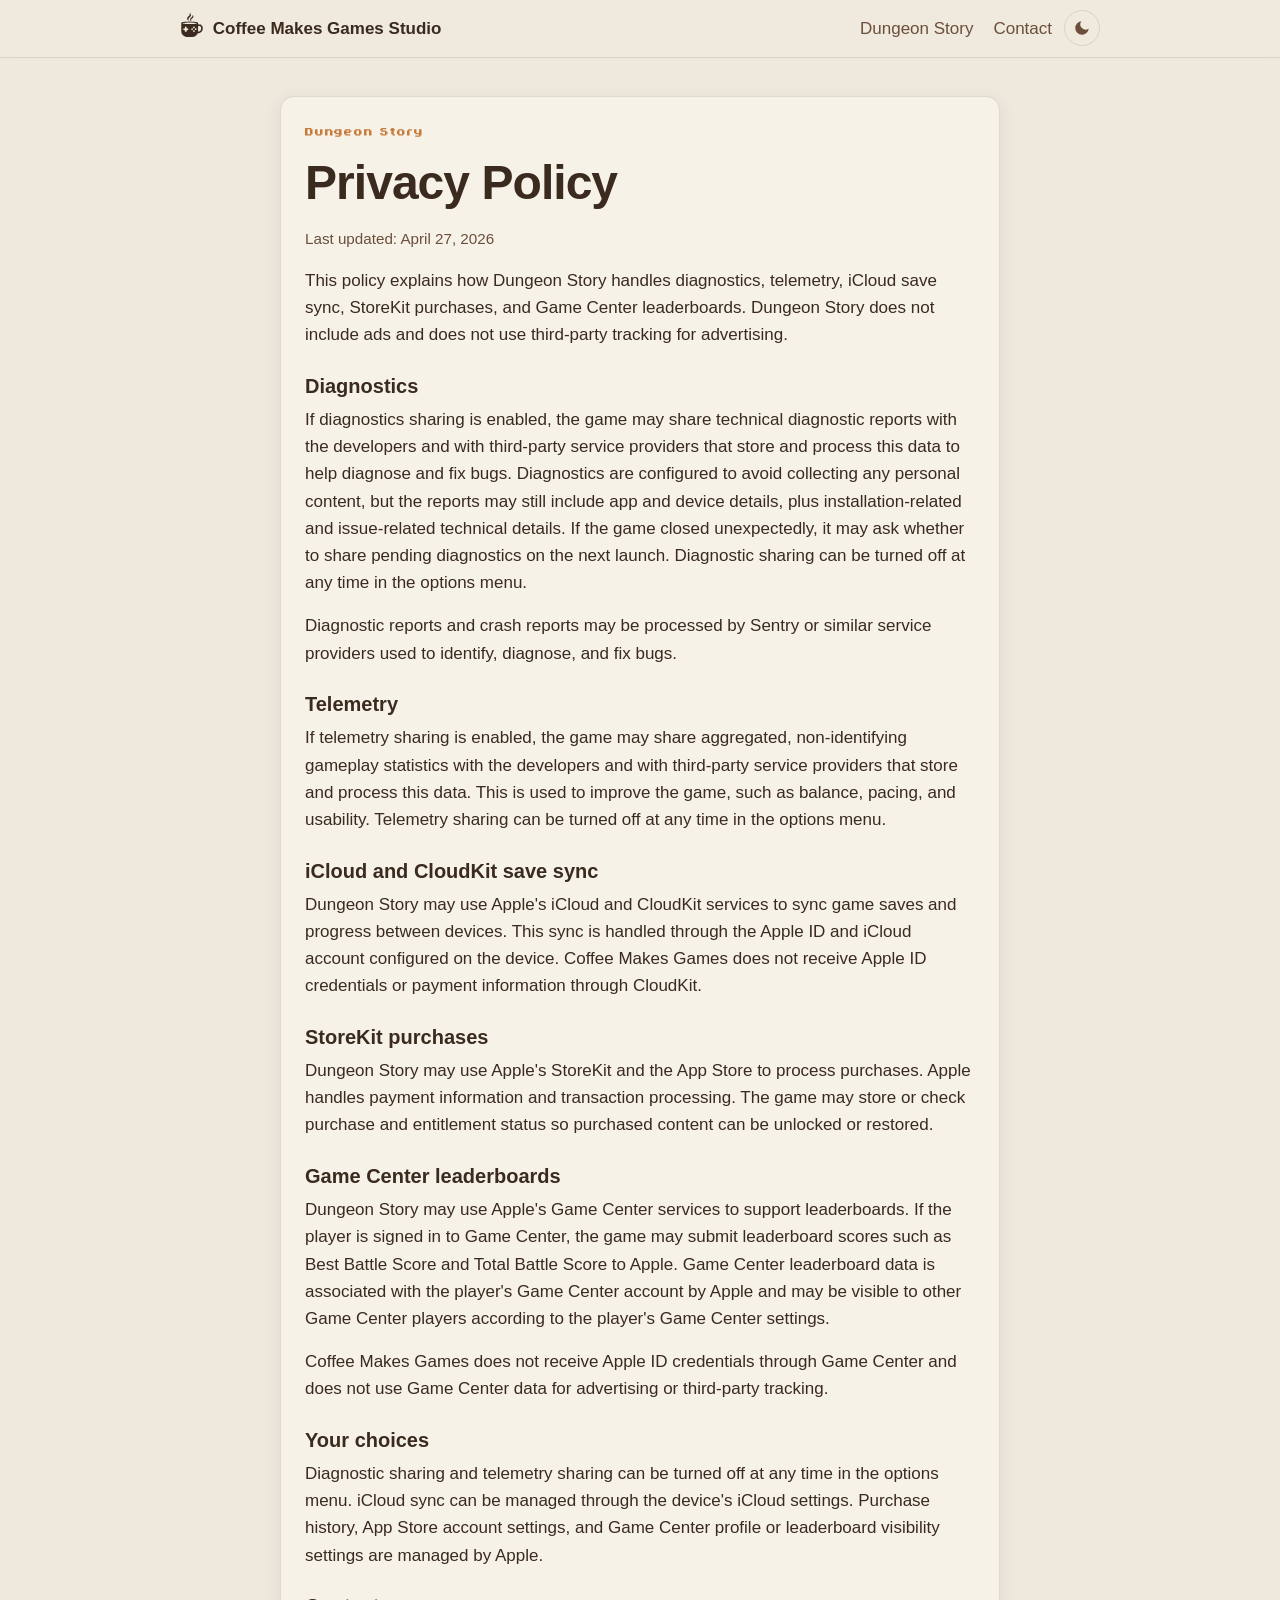
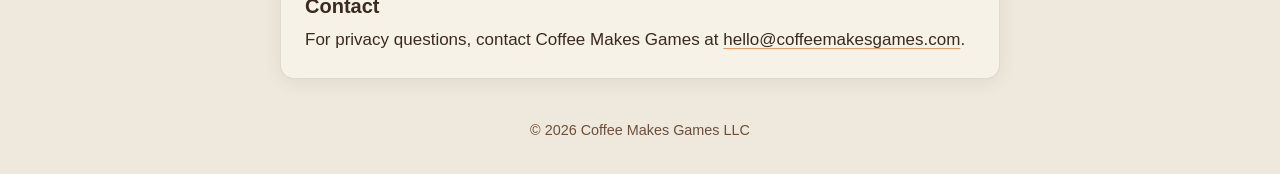
==== commit d0255836: "add studio site Co-authored-by: Copilot <223556219+Copilot@users.noreply.github.com>" ====
--- a/dungeon-story/privacy/index.html
+++ b/dungeon-story/privacy/index.html
@@ -3,8 +3,8 @@
 <head>
   <meta charset="utf-8" />
   <meta name="viewport" content="width=device-width, initial-scale=1, viewport-fit=cover" />
-  <title>Dungeon Story: Match &amp; Monsters Privacy Policy - Coffee Makes Games Studio</title>
-  <meta name="description" content="Privacy policy for Dungeon Story: Match &amp; Monsters, including diagnostics, telemetry, iCloud save sync, StoreKit purchases, and Game Center leaderboards." />
+  <title>Dungeon Story Privacy Policy - Coffee Makes Games Studio</title>
+  <meta name="description" content="Privacy policy for Dungeon Story, including diagnostics, telemetry, iCloud save sync, StoreKit purchases, and Game Center leaderboards." />
   <meta name="theme-color" content="#EFE9DD" />
   <link rel="canonical" href="https://coffeemakesgames.com/dungeon-story/privacy/" />
 
@@ -36,7 +36,7 @@
       </a>
       <div class="header-actions">
         <nav aria-label="Primary">
-          <a href="/#games">Games</a>
+          <a href="/#dungeon-story">Dungeon Story</a>
           <a href="/#contact">Contact</a>
         </nav>
         <button class="theme-toggle" type="button" aria-label="Toggle dark mode" aria-pressed="false" title="Toggle dark mode">
@@ -56,19 +56,14 @@
 
   <main id="main" class="policy-shell">
     <article class="policy-card">
-      <header class="policy-game-header">
-        <img class="policy-game-icon policy-game-icon--pixel" src="/assets/dungeon-story/app-icon.png" alt="" width="220" height="220" />
-        <div>
-          <p class="eyebrow">Dungeon Story: Match &amp; Monsters</p>
-          <h1>Privacy Policy</h1>
-          <p class="policy-updated">Last updated: April 27, 2026</p>
-        </div>
-      </header>
+      <p class="eyebrow">Dungeon Story</p>
+      <h1>Privacy Policy</h1>
+      <p class="policy-updated">Last updated: April 27, 2026</p>
 
       <p>
-        This policy explains how Dungeon Story: Match &amp; Monsters handles diagnostics, telemetry, iCloud save sync,
-        StoreKit purchases, and Game Center leaderboards. The game does not include ads and does not use third-party
-        tracking for advertising.
+        This policy explains how Dungeon Story handles diagnostics, telemetry, iCloud save sync, StoreKit purchases,
+        and Game Center leaderboards. Dungeon Story does not include ads and does not use third-party tracking for
+        advertising.
       </p>
 
       <h2>Diagnostics</h2>
@@ -95,24 +90,24 @@
 
       <h2>iCloud and CloudKit save sync</h2>
       <p>
-        The game may use Apple's iCloud and CloudKit services to sync game saves and progress between devices. This sync
-        is handled through the Apple ID and iCloud account configured on the device. Coffee Makes Games does not receive
-        Apple ID credentials or payment information through CloudKit.
+        Dungeon Story may use Apple's iCloud and CloudKit services to sync game saves and progress between devices. This
+        sync is handled through the Apple ID and iCloud account configured on the device. Coffee Makes Games does not
+        receive Apple ID credentials or payment information through CloudKit.
       </p>
 
       <h2>StoreKit purchases</h2>
       <p>
-        The game may use Apple's StoreKit and the App Store to process purchases. Apple handles payment information and
-        transaction processing. The game may store or check purchase and entitlement status so purchased content can be
-        unlocked or restored.
+        Dungeon Story may use Apple's StoreKit and the App Store to process purchases. Apple handles payment information
+        and transaction processing. The game may store or check purchase and entitlement status so purchased content can
+        be unlocked or restored.
       </p>
 
       <h2>Game Center leaderboards</h2>
       <p>
-        The game may use Apple's Game Center services to support leaderboards. If the player is signed in to Game Center,
-        the game may submit leaderboard scores such as Best Battle Score and Total Battle Score to Apple. Game Center
-        leaderboard data is associated with the player's Game Center account by Apple and may be visible to other Game
-        Center players according to the player's Game Center settings.
+        Dungeon Story may use Apple's Game Center services to support leaderboards. If the player is signed in to Game
+        Center, the game may submit leaderboard scores such as Best Battle Score and Total Battle Score to Apple. Game
+        Center leaderboard data is associated with the player's Game Center account by Apple and may be visible to other
+        Game Center players according to the player's Game Center settings.
       </p>
       <p>
         Coffee Makes Games does not receive Apple ID credentials through Game Center and does not use Game Center data
--- a/styles.css
+++ b/styles.css
@@ -97,18 +97,6 @@
   outline: 2px solid var(--accent);
   outline-offset: 3px;
   border-radius: 4px;
-}
-
-.visually-hidden {
-  position: absolute;
-  width: 1px;
-  height: 1px;
-  padding: 0;
-  margin: -1px;
-  overflow: hidden;
-  clip: rect(0, 0, 0, 0);
-  white-space: nowrap;
-  border: 0;
 }
 
 .skip-link {
@@ -149,11 +137,7 @@
   text-decoration: none; font-weight: 600; color: var(--brown);
 }
 .brand img { width: 24px; height: 24px; display: block; transform: translateY(-3px); }
-.site-header nav {
-  display: flex;
-  align-items: center;
-  gap: 1.25rem;
-}
+.site-header nav { display: flex; gap: 1.25rem; }
 .site-header nav a {
   text-decoration: none; color: var(--brown-soft); font-weight: 500;
 }
@@ -277,120 +261,6 @@
   margin: 0 auto;
 }
 
-/* ---------- Games catalog ---------- */
-.games-catalog {
-  max-width: var(--maxw);
-  margin: 0 auto 2.5rem;
-  padding: 0 1.25rem;
-  scroll-margin-top: 5rem;
-}
-.game-card-grid {
-  display: grid;
-  grid-template-columns: repeat(auto-fit, minmax(min(100%, 320px), 1fr));
-  gap: 1rem;
-}
-.game-card {
-  display: grid;
-  grid-template-columns: 112px 1fr;
-  gap: 1.15rem;
-  min-height: 0;
-  padding: 1.1rem;
-  border: 1px solid var(--border-soft);
-  border-radius: 18px;
-  background: var(--cream-soft);
-  box-shadow: var(--shadow-soft);
-  text-decoration: none;
-  color: var(--brown);
-  transition: transform .15s ease, background .15s ease, border-color .15s ease, box-shadow .15s ease;
-}
-.game-card:hover,
-.game-card:focus-visible {
-  transform: translateY(-2px);
-  background: var(--hover-surface);
-  border-color: var(--border-strong);
-  box-shadow: 0 8px 24px var(--shadow-color);
-}
-.game-card-art {
-  align-self: start;
-  display: grid;
-  place-items: center;
-  width: 112px;
-  height: 112px;
-}
-.game-card-art img {
-  width: 96px;
-  height: auto;
-  aspect-ratio: 1 / 1;
-  border-radius: 24px;
-  object-fit: cover;
-  box-shadow: 0 10px 24px var(--shadow-color);
-}
-.game-card--dungeon .game-card-art img {
-  image-rendering: pixelated;
-  image-rendering: crisp-edges;
-  border-radius: 10px;
-}
-.game-card--truck .game-card-art img {
-  border-radius: 10px;
-}
-.game-card-content {
-  display: flex;
-  flex-direction: column;
-  align-items: flex-start;
-  justify-content: center;
-  min-width: 0;
-}
-.game-card-status {
-  display: inline-flex;
-  margin-bottom: .55rem;
-  padding: .2rem .52rem;
-  border: 1px solid var(--border-soft);
-  border-radius: 999px;
-  color: var(--brown-soft);
-  font-size: .72rem;
-  font-weight: 700;
-  line-height: 1.15;
-  background: var(--cream);
-}
-.game-card-title {
-  color: var(--brown);
-  font-size: clamp(1.35rem, 2.6vw, 1.8rem);
-  font-weight: 800;
-  line-height: 1.05;
-  letter-spacing: -0.035em;
-}
-.game-card-kicker {
-  margin-top: .2rem;
-  color: var(--accent);
-  font-weight: 800;
-  line-height: 1.2;
-}
-.game-card--truck .game-card-kicker {
-  color: var(--accent);
-}
-.game-card-copy {
-  margin-top: .6rem;
-  color: var(--brown-soft);
-  font-size: .96rem;
-  line-height: 1.45;
-}
-.game-card-link {
-  display: inline-flex;
-  align-items: center;
-  gap: .35rem;
-  margin-top: .8rem;
-  color: var(--brown);
-  font-weight: 800;
-}
-.game-card-link::after {
-  content: "→";
-  transition: transform .18s ease;
-}
-.game-card:hover .game-card-link::after,
-.game-card:focus-visible .game-card-link::after {
-  transform: translateX(3px);
-}
-
 /* steam wisps rising from the coffee surface (animated SVG paths) */
 .hero-logo svg .wisp {
   transform-box: fill-box;
@@ -447,386 +317,6 @@
   box-shadow: var(--shadow-soft);
 }
 
-.truck-block {
-  margin-top: 3rem;
-}
-
-.truck-frame {
-  --truck-ink: #07315f;
-  --truck-title: #fffefa;
-  --truck-title-shadow: rgba(3, 28, 76, 0.35);
-  --truck-tagline: rgba(255, 255, 255, 0.94);
-  --truck-pitch: #07315f;
-  --truck-callout: #fff36e;
-  --truck-note: #07315f;
-  --truck-key-border: #07315f;
-  --truck-border: rgba(255, 255, 255, 0.66);
-  --truck-shadow: rgba(26, 83, 160, 0.23);
-  --truck-sky-start: #96e9ff;
-  --truck-sky-mid: #4ab8ff;
-  --truck-sky-end: #2f6ee8;
-  --truck-road-start: #2f3844;
-  --truck-road-end: #171d27;
-  --truck-road-stripe: rgba(255, 255, 255, 0.42);
-  --truck-road-edge: rgba(255, 177, 70, 0.85);
-  --truck-control-bg: #fffefa;
-  --truck-control-text: #07315f;
-  --truck-control-border: rgba(7, 49, 95, 0.16);
-  --truck-control-dot: #ff734f;
-  --truck-control-pulse-rgb: 255, 115, 79;
-  --truck-road-stripe-y: 3.25rem;
-  --truck-decor:
-    radial-gradient(circle at 84% 15%, rgba(255, 243, 110, 0.98) 0 2.25rem, transparent 2.3rem),
-    radial-gradient(circle at 84% 15%, rgba(255, 230, 96, 0.58), transparent 9.5rem),
-    radial-gradient(circle at 12% 18%, rgba(255, 255, 255, 0.92) 0 2.55rem, transparent 2.6rem),
-    radial-gradient(circle at 18% 16%, rgba(255, 255, 255, 0.78) 0 1.85rem, transparent 1.9rem),
-    radial-gradient(circle at 23% 20%, rgba(255, 255, 255, 0.68) 0 2.1rem, transparent 2.15rem),
-    radial-gradient(circle at 72% 64%, rgba(255, 255, 255, 0.14), transparent 11rem);
-  --truck-road-bg:
-    linear-gradient(90deg, transparent 0 38%, var(--truck-road-stripe) 38% 62%, transparent 62% 100%) 50% var(--truck-road-stripe-y) / 5rem .28rem repeat-x,
-    linear-gradient(180deg, var(--truck-road-start), var(--truck-road-end));
-  position: relative;
-  overflow: hidden;
-  padding: 2rem 1.5rem;
-  border-radius: 28px;
-  border: 1px solid var(--truck-border);
-  color: var(--truck-ink);
-  text-align: center;
-  background:
-    linear-gradient(145deg, var(--truck-sky-start) 0%, var(--truck-sky-mid) 44%, var(--truck-sky-end) 100%);
-  box-shadow:
-    0 0 0 1px var(--border-soft),
-    0 18px 44px var(--truck-shadow);
-}
-:root[data-theme="dark"] .truck-frame {
-  --truck-title: #fff6cf;
-  --truck-title-shadow: rgba(0, 0, 0, 0.42);
-  --truck-tagline: rgba(255, 248, 214, 0.92);
-  --truck-pitch: rgba(238, 247, 255, 0.9);
-  --truck-callout: #ffe65e;
-  --truck-note: #fff6cf;
-  --truck-key-border: rgba(255, 230, 96, 0.9);
-  --truck-border: rgba(255, 230, 96, 0.24);
-  --truck-shadow: rgba(0, 0, 0, 0.42);
-  --truck-sky-start: #07142e;
-  --truck-sky-mid: #123a7a;
-  --truck-sky-end: #12184a;
-  --truck-road-start: #141a24;
-  --truck-road-end: #080b12;
-  --truck-road-stripe: rgba(255, 230, 96, 0.34);
-  --truck-road-edge: rgba(255, 115, 79, 0.72);
-  --truck-control-bg: #fff6cf;
-  --truck-control-text: #10225a;
-  --truck-control-border: rgba(255, 230, 96, 0.58);
-  --truck-control-dot: #ffe65e;
-  --truck-control-pulse-rgb: 255, 230, 96;
-  --truck-road-stripe-y: 3.25rem;
-  --truck-decor:
-    radial-gradient(circle at 86% 10%, #12205c 0 1.45rem, transparent 1.5rem),
-    radial-gradient(circle at 84% 10%, rgba(255, 238, 160, 0.96) 0 1.75rem, transparent 1.8rem),
-    radial-gradient(circle at 16% 9%, rgba(255, 255, 255, 0.9) 0 .1rem, transparent .13rem),
-    radial-gradient(circle at 29% 14%, rgba(255, 230, 96, 0.86) 0 .08rem, transparent .11rem),
-    radial-gradient(circle at 68% 8%, rgba(255, 255, 255, 0.78) 0 .09rem, transparent .12rem),
-    radial-gradient(circle at 76% 17%, rgba(255, 230, 96, 0.8) 0 .07rem, transparent .1rem),
-    radial-gradient(circle at 43% 10%, rgba(255, 255, 255, 0.76) 0 .08rem, transparent .11rem),
-    radial-gradient(circle at 14% 62%, rgba(114, 221, 255, 0.2), transparent 10rem),
-    radial-gradient(circle at 86% 78%, rgba(255, 115, 79, 0.22), transparent 11rem);
-  --truck-road-bg:
-    linear-gradient(90deg, transparent 0 38%, var(--truck-road-stripe) 38% 62%, transparent 62% 100%) 50% var(--truck-road-stripe-y) / 5rem .28rem repeat-x,
-    linear-gradient(180deg, var(--truck-road-start), var(--truck-road-end));
-}
-@media (prefers-color-scheme: dark) {
-  :root:not([data-theme="light"]) .truck-frame {
-    --truck-title: #fff6cf;
-    --truck-title-shadow: rgba(0, 0, 0, 0.42);
-    --truck-tagline: rgba(255, 248, 214, 0.92);
-    --truck-pitch: rgba(238, 247, 255, 0.9);
-    --truck-callout: #ffe65e;
-    --truck-note: #fff6cf;
-    --truck-key-border: rgba(255, 230, 96, 0.9);
-    --truck-border: rgba(255, 230, 96, 0.24);
-    --truck-shadow: rgba(0, 0, 0, 0.42);
-    --truck-sky-start: #07142e;
-    --truck-sky-mid: #123a7a;
-    --truck-sky-end: #12184a;
-    --truck-road-start: #141a24;
-    --truck-road-end: #080b12;
-    --truck-road-stripe: rgba(255, 230, 96, 0.34);
-    --truck-road-edge: rgba(255, 115, 79, 0.72);
-    --truck-control-bg: #fff6cf;
-    --truck-control-text: #10225a;
-    --truck-control-border: rgba(255, 230, 96, 0.58);
-    --truck-control-dot: #ffe65e;
-    --truck-control-pulse-rgb: 255, 230, 96;
-    --truck-road-stripe-y: 3.25rem;
-    --truck-decor:
-      radial-gradient(circle at 86% 10%, #12205c 0 1.45rem, transparent 1.5rem),
-      radial-gradient(circle at 84% 10%, rgba(255, 238, 160, 0.96) 0 1.75rem, transparent 1.8rem),
-      radial-gradient(circle at 16% 9%, rgba(255, 255, 255, 0.9) 0 .1rem, transparent .13rem),
-      radial-gradient(circle at 29% 14%, rgba(255, 230, 96, 0.86) 0 .08rem, transparent .11rem),
-      radial-gradient(circle at 68% 8%, rgba(255, 255, 255, 0.78) 0 .09rem, transparent .12rem),
-      radial-gradient(circle at 76% 17%, rgba(255, 230, 96, 0.8) 0 .07rem, transparent .1rem),
-      radial-gradient(circle at 43% 10%, rgba(255, 255, 255, 0.76) 0 .08rem, transparent .11rem),
-      radial-gradient(circle at 14% 62%, rgba(114, 221, 255, 0.2), transparent 10rem),
-      radial-gradient(circle at 86% 78%, rgba(255, 115, 79, 0.22), transparent 11rem);
-    --truck-road-bg:
-      linear-gradient(90deg, transparent 0 38%, var(--truck-road-stripe) 38% 62%, transparent 62% 100%) 50% var(--truck-road-stripe-y) / 5rem .28rem repeat-x,
-      linear-gradient(180deg, var(--truck-road-start), var(--truck-road-end));
-  }
-}
-.truck-frame::before,
-.truck-frame::after {
-  content: "";
-  position: absolute;
-  pointer-events: none;
-}
-.truck-frame::before {
-  inset: 0;
-  background: var(--truck-decor);
-}
-.truck-frame::after {
-  inset: auto 0 -1.35rem 0;
-  height: 8.9rem;
-  border-top: .35rem solid var(--truck-road-edge);
-  background: var(--truck-road-bg);
-}
-.truck-frame > * {
-  position: relative;
-  z-index: 1;
-}
-
-.truck-key-art {
-  display: block;
-  width: clamp(160px, 36vw, 220px);
-  height: auto;
-  aspect-ratio: 1 / 1;
-  margin: 0 auto 1.25rem;
-  background: rgba(255, 255, 255, 0.22);
-  border: 3px solid var(--truck-key-border);
-  border-radius: 8px;
-  box-shadow:
-    0 10px 24px rgba(3, 28, 76, 0.18),
-    var(--shadow-soft);
-}
-
-.truck-eyebrow {
-  display: inline-flex;
-  margin: 0 0 .7rem;
-  padding: .38rem .75rem;
-  border-radius: 999px;
-  background: rgba(255, 255, 255, 0.78);
-  color: #0b4f9f;
-  font-weight: 800;
-  font-size: .78rem;
-  line-height: 1;
-  letter-spacing: .08em;
-  text-transform: uppercase;
-}
-
-.truck-title {
-  margin: 0;
-  color: var(--truck-title);
-  font-size: clamp(2.55rem, 7vw, 5.2rem);
-  line-height: .92;
-  letter-spacing: -0.055em;
-  text-shadow: 0 6px 18px var(--truck-title-shadow);
-}
-.truck-subtitle {
-  margin: .65rem 0 .4rem;
-  color: #fff36e;
-  font-weight: 900;
-  font-size: clamp(1.3rem, 3.2vw, 2rem);
-  line-height: 1.1;
-  letter-spacing: .02em;
-  text-shadow: 0 3px 10px rgba(3, 28, 76, 0.28);
-}
-.truck-tagline {
-  max-width: 38rem;
-  margin: 1.75rem auto 1.1rem;
-  color: var(--truck-tagline);
-  font-weight: 800;
-  font-size: clamp(1.05rem, 2.2vw, 1.3rem);
-  line-height: 1.35;
-  text-shadow: 0 2px 8px rgba(3, 28, 76, 0.3);
-}
-.truck-frame .pitch {
-  max-width: 52rem;
-  color: var(--truck-pitch);
-  font-weight: 650;
-  text-align: center;
-}
-.truck-pitch-lines {
-  display: flex;
-  flex-direction: column;
-  gap: .3rem;
-}
-
-.truck-world-callout {
-  max-width: 42rem;
-  margin: 1.35rem auto 0;
-  color: var(--truck-callout);
-  font-size: clamp(1rem, 2vw, 1.2rem);
-  font-weight: 900;
-  line-height: 1.35;
-  text-shadow: 0 2px 8px rgba(3, 28, 76, 0.28);
-}
-
-.truck-route-list {
-  display: flex;
-  flex-wrap: wrap;
-  justify-content: center;
-  gap: .5rem;
-  max-width: 48rem;
-  margin: .9rem auto 0;
-}
-.truck-route-chip {
-  display: inline-flex;
-  align-items: center;
-  min-height: 2.1rem;
-  padding: .3rem .7rem;
-  border-radius: 999px;
-  background: rgba(255, 255, 255, 0.62);
-  color: #0f4b8d;
-  border: 1px solid rgba(255, 255, 255, 0.38);
-  font-weight: 800;
-  font-size: .9rem;
-  box-shadow: 0 2px 8px rgba(3, 28, 76, 0.1);
-}
-.truck-route-chip--farm {
-  background: #965020;
-  color: #ffffff;
-  box-shadow: 0 3px 12px rgba(92, 44, 18, 0.18);
-}
-.truck-route-chip--beach {
-  background: #1ac2e6;
-  color: #05345a;
-  box-shadow: 0 3px 12px rgba(10, 95, 118, 0.18);
-}
-.truck-route-chip--forest {
-  background: #38b348;
-  color: #07315f;
-  box-shadow: 0 3px 12px rgba(20, 86, 30, 0.18);
-}
-.truck-route-chip--snow {
-  background: #dcf6ff;
-  color: #31516b;
-  box-shadow: 0 3px 12px rgba(68, 115, 140, 0.16);
-}
-.truck-route-chip--city {
-  background: #8e2cc6;
-  color: #ffffff;
-  box-shadow: 0 3px 12px rgba(88, 28, 118, 0.2);
-}
-.truck-route-chip--park {
-  background: #a71991;
-  color: #ffffff;
-  box-shadow: 0 3px 12px rgba(112, 18, 92, 0.18);
-}
-.truck-route-chip--sand {
-  background: #ff7a1f;
-  color: #07315f;
-  box-shadow: 0 3px 12px rgba(122, 52, 12, 0.18);
-}
-.truck-route-chip--space {
-  background: #4152cd;
-  color: #ffffff;
-  box-shadow: 0 3px 12px rgba(22, 35, 118, 0.22);
-}
-.truck-route-chip--lava {
-  background: #dc2626;
-  color: #ffffff;
-  box-shadow: 0 3px 12px rgba(128, 20, 20, 0.24);
-}
-.truck-route-chip--castle {
-  background: #0f766e;
-  color: #ffffff;
-  box-shadow: 0 3px 12px rgba(8, 90, 80, 0.2);
-}
-:root[data-theme="dark"] .truck-route-chip {
-  border-color: rgba(255, 255, 255, 0.24);
-  box-shadow:
-    0 4px 14px rgba(0, 0, 0, 0.28),
-    0 0 16px rgba(255, 230, 96, 0.08);
-}
-@media (prefers-color-scheme: dark) {
-  :root:not([data-theme="light"]) .truck-route-chip {
-    border-color: rgba(255, 255, 255, 0.24);
-    box-shadow:
-      0 4px 14px rgba(0, 0, 0, 0.28),
-      0 0 16px rgba(255, 230, 96, 0.08);
-  }
-}
-.truck-trust-strip {
-  max-width: 44rem;
-  margin: 1.2rem auto 0;
-}
-.truck-trust-row {
-  margin: 0;
-  color: var(--truck-note);
-  font-size: .95rem;
-  font-weight: 900;
-  letter-spacing: .02em;
-  line-height: 1.35;
-  text-shadow: 0 2px 8px rgba(3, 28, 76, 0.18);
-}
-.truck-trust-row span {
-  display: inline-block;
-  margin: 0 .45rem;
-  color: var(--truck-callout);
-}
-.truck-trust-banner {
-  display: inline-flex;
-  align-items: center;
-  min-height: 2.35rem;
-  margin: .7rem 0 0;
-  padding: .45rem 1rem;
-  border-radius: 999px;
-  background: #fff36e;
-  color: #07315f;
-  font-size: .95rem;
-  font-weight: 900;
-  line-height: 1.15;
-  box-shadow: 0 3px 12px rgba(3, 28, 76, 0.14);
-}
-.truck-trust-banner strong {
-  font: inherit;
-}
-.truck-frame .coming-soon-badge,
-.truck-frame .policy-cta {
-  background: var(--truck-control-bg);
-  color: var(--truck-control-text);
-  border-color: var(--truck-control-border);
-  box-shadow: 0 2px 10px rgba(3, 28, 76, 0.12);
-}
-.truck-frame .coming-soon-badge::before {
-  background: var(--truck-control-dot);
-  animation: truckStatusPulse 2s ease-in-out infinite;
-}
-.truck-frame .policy-cta:hover {
-  background: var(--truck-control-bg);
-  border-color: var(--truck-callout);
-  box-shadow: 0 5px 16px rgba(3, 28, 76, 0.18);
-}
-@keyframes truckStatusPulse {
-  0%   { box-shadow: 0 0 0 0    rgba(var(--truck-control-pulse-rgb), 0.55); }
-  70%  { box-shadow: 0 0 0 .55rem rgba(var(--truck-control-pulse-rgb), 0); }
-  100% { box-shadow: 0 0 0 0    rgba(var(--truck-control-pulse-rgb), 0); }
-}
-
-.truck-features h3 {
-  font-family: var(--font-sans);
-  font-size: 1.45rem;
-  font-weight: 900;
-  letter-spacing: -0.02em;
-}
-.truck-features li {
-  border-color: rgba(64, 168, 255, 0.22);
-}
-:root[data-theme="dark"] .truck-features h3 { color: #72ddff; }
-@media (prefers-color-scheme: dark) {
-  :root:not([data-theme="light"]) .truck-features h3 { color: #72ddff; }
-}
-
 .pixel-title {
   font-family: var(--font-pixel);
   font-size: clamp(2.2rem, 6vw, 3.5rem);
@@ -839,7 +329,7 @@
   font-family: var(--font-pixel);
   font-size: clamp(1.4rem, 3.2vw, 1.9rem);
   color: var(--accent);
-  margin: -0.66em 0 0.58em;
+  margin: -0.4em 0 0.9em;
   letter-spacing: .04em;
 }
 .pixel-tagline {
@@ -848,54 +338,9 @@
   font-weight: 400;
   color: var(--brown-soft);
   font-size: clamp(1rem, 2vw, 1.2rem);
-  margin: 0 auto;
+  margin: 0 auto 1rem;
   max-width: 38rem;
   line-height: 1.4;
-}
-.review-badge {
-  position: relative;
-  display: inline-grid;
-  gap: .34rem;
-  width: max-content;
-  max-width: none;
-  min-height: 0;
-  padding: .72rem 1rem .78rem;
-  margin: 1rem auto;
-  padding-left: 1.2rem;
-  border: 1px solid var(--border-strong);
-  border-left: .32rem solid var(--accent);
-  border-radius: 5px;
-  background: var(--cream-soft);
-  box-shadow: 0 3px 12px var(--shadow-color);
-  color: var(--brown);
-  text-align: left;
-  text-decoration: none;
-  transition: transform .15s ease, background .15s ease, border-color .15s ease, box-shadow .15s ease;
-}
-.review-badge:hover,
-.review-badge:focus-visible {
-  transform: translateY(-1px);
-  background: var(--hover-surface);
-  border-color: var(--accent);
-  box-shadow: 0 6px 18px var(--shadow-color);
-}
-.review-badge-meta {
-  color: var(--accent);
-  font-size: .73rem;
-  font-weight: 900;
-  line-height: 1.1;
-  letter-spacing: .12em;
-  text-transform: uppercase;
-  display: block;
-}
-.review-badge-quote {
-  font-size: clamp(.96rem, 1.85vw, 1.1rem);
-  font-weight: 700;
-  line-height: 1.24;
-  letter-spacing: -0.01em;
-  display: block;
-  overflow-x: auto;
-  white-space: nowrap;
 }
 .pitch {
   max-width: 46rem;
@@ -905,8 +350,6 @@
 .pitch:last-of-type { margin-bottom: 1.75rem; }
 
 .cta-row {
-  --cta-height: 50px;
-  --cta-radius: 12px;
   display: flex; flex-wrap: wrap; gap: .9rem;
   align-items: center; justify-content: center;
   margin-top: 1rem;
@@ -915,13 +358,12 @@
   display: inline-flex;
   align-items: center;
   gap: .6rem;
-  height: var(--cta-height);
   font-family: var(--font-sans);
   font-weight: 500;
   background: var(--cream-soft);
   color: var(--brown);
-  padding: 0 1.15rem;
-  border-radius: var(--cta-radius);
+  padding: .65rem 1.15rem;
+  border-radius: 999px;
   font-size: 1.05rem;
   letter-spacing: 0;
   text-transform: none;
@@ -945,13 +387,12 @@
 .policy-cta {
   display: inline-flex;
   align-items: center;
-  height: var(--cta-height);
   font-family: var(--font-sans);
   font-weight: 500;
   background: var(--cream-soft);
   color: var(--brown);
-  padding: 0 1.15rem;
-  border-radius: var(--cta-radius);
+  padding: .65rem 1.15rem;
+  border-radius: 999px;
   font-size: 1.05rem;
   line-height: 1.6;
   letter-spacing: 0;
@@ -966,20 +407,22 @@
   border-color: var(--border-strong);
   box-shadow: 0 4px 12px var(--shadow-color);
 }
-.appstore-badge {
-  display: inline-flex;
-  align-items: center;
-  line-height: 0;
-  transition: transform .15s ease, filter .15s ease;
-}
-.appstore-badge:hover,
-.appstore-badge:focus-visible {
-  transform: translateY(-1px);
-  filter: drop-shadow(0 4px 10px var(--shadow-color));
-}
-.appstore-badge img {
-  width: auto;
-  height: var(--cta-height);
+.appstore-btn {
+  display: inline-flex; flex-direction: column;
+  align-items: flex-start; line-height: 1.1;
+  background: var(--brown);
+  color: var(--cream);
+  padding: .55rem 1.1rem;
+  border-radius: 8px;
+  text-decoration: none;
+  font-family: var(--font-sans);
+}
+.appstore-pre  { font-size: .7rem; opacity: .8; }
+.appstore-name { font-size: 1.15rem; font-weight: 600; letter-spacing: .01em; }
+.appstore-btn.is-disabled {
+  opacity: .55;
+  cursor: not-allowed;
+  pointer-events: none;
 }
 
 /* ---------- Trailer (lite YouTube embed) ---------- */
@@ -1196,35 +639,6 @@
   box-shadow: var(--shadow-soft);
   padding: 1.5rem;
 }
-.policy-game-header {
-  display: grid;
-  grid-template-columns: 96px 1fr;
-  gap: 1rem;
-  align-items: center;
-  margin: 0 0 1.5rem;
-  padding-bottom: 1.25rem;
-  border-bottom: 1px solid var(--border-soft);
-}
-.policy-game-icon {
-  width: 96px;
-  height: 96px;
-  border-radius: 22px;
-  border: 1px solid var(--border-soft);
-  background: var(--cream);
-  object-fit: cover;
-  box-shadow: var(--shadow-soft);
-}
-.policy-game-icon--pixel {
-  border-radius: 10px;
-  image-rendering: pixelated;
-  image-rendering: crisp-edges;
-}
-.policy-game-header .eyebrow {
-  margin-bottom: .4rem;
-}
-.policy-game-header h1 {
-  margin-bottom: .2rem;
-}
 .policy-card h2 {
   margin: 1.6rem 0 .5rem;
   font-size: 1.25rem;
@@ -1242,72 +656,6 @@
 .policy-updated {
   color: var(--brown-soft);
   font-size: .95rem;
-}
-.press-actions {
-  --cta-height: 44px;
-  --cta-radius: 10px;
-  display: flex;
-  flex-wrap: wrap;
-  gap: .75rem;
-  margin: 1.25rem 0 1.75rem;
-}
-.press-facts {
-  display: grid;
-  grid-template-columns: max-content 1fr;
-  gap: .5rem 1rem;
-  margin: 0 0 1rem;
-}
-.press-facts dt {
-  color: var(--brown-soft);
-  font-weight: 700;
-}
-.press-facts dd {
-  margin: 0;
-}
-.press-list {
-  margin: 0 0 1rem;
-  padding-left: 1.25rem;
-}
-.press-assets {
-  display: grid;
-  grid-template-columns: repeat(auto-fit, minmax(150px, 1fr));
-  gap: 1rem;
-  margin: 1rem 0 0;
-}
-.press-asset {
-  margin: 0;
-  overflow: hidden;
-  background: var(--cream);
-  border: 1px solid var(--border-soft);
-  border-radius: 12px;
-  box-shadow: 0 1px 2px var(--shadow-color);
-}
-.press-asset a {
-  display: block;
-  height: 100%;
-  color: inherit;
-  text-decoration: none;
-}
-.press-asset img {
-  width: 100%;
-  height: auto;
-  border-bottom: 1px solid var(--border-soft);
-}
-.press-asset:first-child img {
-  image-rendering: pixelated;
-  image-rendering: crisp-edges;
-}
-.press-asset figcaption {
-  padding: .7rem;
-  font-weight: 700;
-  line-height: 1.25;
-}
-.press-asset small {
-  display: block;
-  margin-top: .2rem;
-  color: var(--brown-soft);
-  font-size: .78rem;
-  font-weight: 500;
 }
 
 /* ---------- Footer ---------- */
@@ -1323,38 +671,6 @@
 
 /* ---------- Small screen tweaks ---------- */
 @media (max-width: 600px) {
-  .games-catalog {
-    margin-bottom: 2.5rem;
-  }
-  .game-card {
-    grid-template-columns: 86px 1fr;
-    gap: .85rem;
-    min-height: 0;
-    padding: .85rem;
-    border-radius: 18px;
-  }
-  .game-card-art {
-    align-self: start;
-    width: 86px;
-    height: 86px;
-  }
-  .game-card-art img {
-    width: 78px;
-    border-radius: 18px;
-  }
-  .game-card--dungeon .game-card-art img {
-    border-radius: 8px;
-  }
-  .game-card-status {
-    margin-bottom: .45rem;
-    font-size: .72rem;
-  }
-  .game-card-copy {
-    margin-top: .55rem;
-  }
-  .game-card-link {
-    margin-top: .75rem;
-  }
   .pixel-frame {
     padding: 1.5rem 1.1rem;
     box-shadow:
@@ -1365,23 +681,4 @@
   .hero { padding-top: 2.5rem; }
   .policy-shell { padding-top: 5rem; }
   .policy-card { padding: 1.25rem; }
-  .policy-game-header {
-    grid-template-columns: 72px 1fr;
-    gap: .85rem;
-  }
-  .policy-game-icon {
-    width: 72px;
-    height: 72px;
-    border-radius: 16px;
-  }
-  .policy-game-icon--pixel {
-    border-radius: 8px;
-  }
-  .press-facts {
-    grid-template-columns: 1fr;
-    gap: .1rem;
-  }
-  .press-facts dd {
-    margin-bottom: .6rem;
-  }
-}
+}
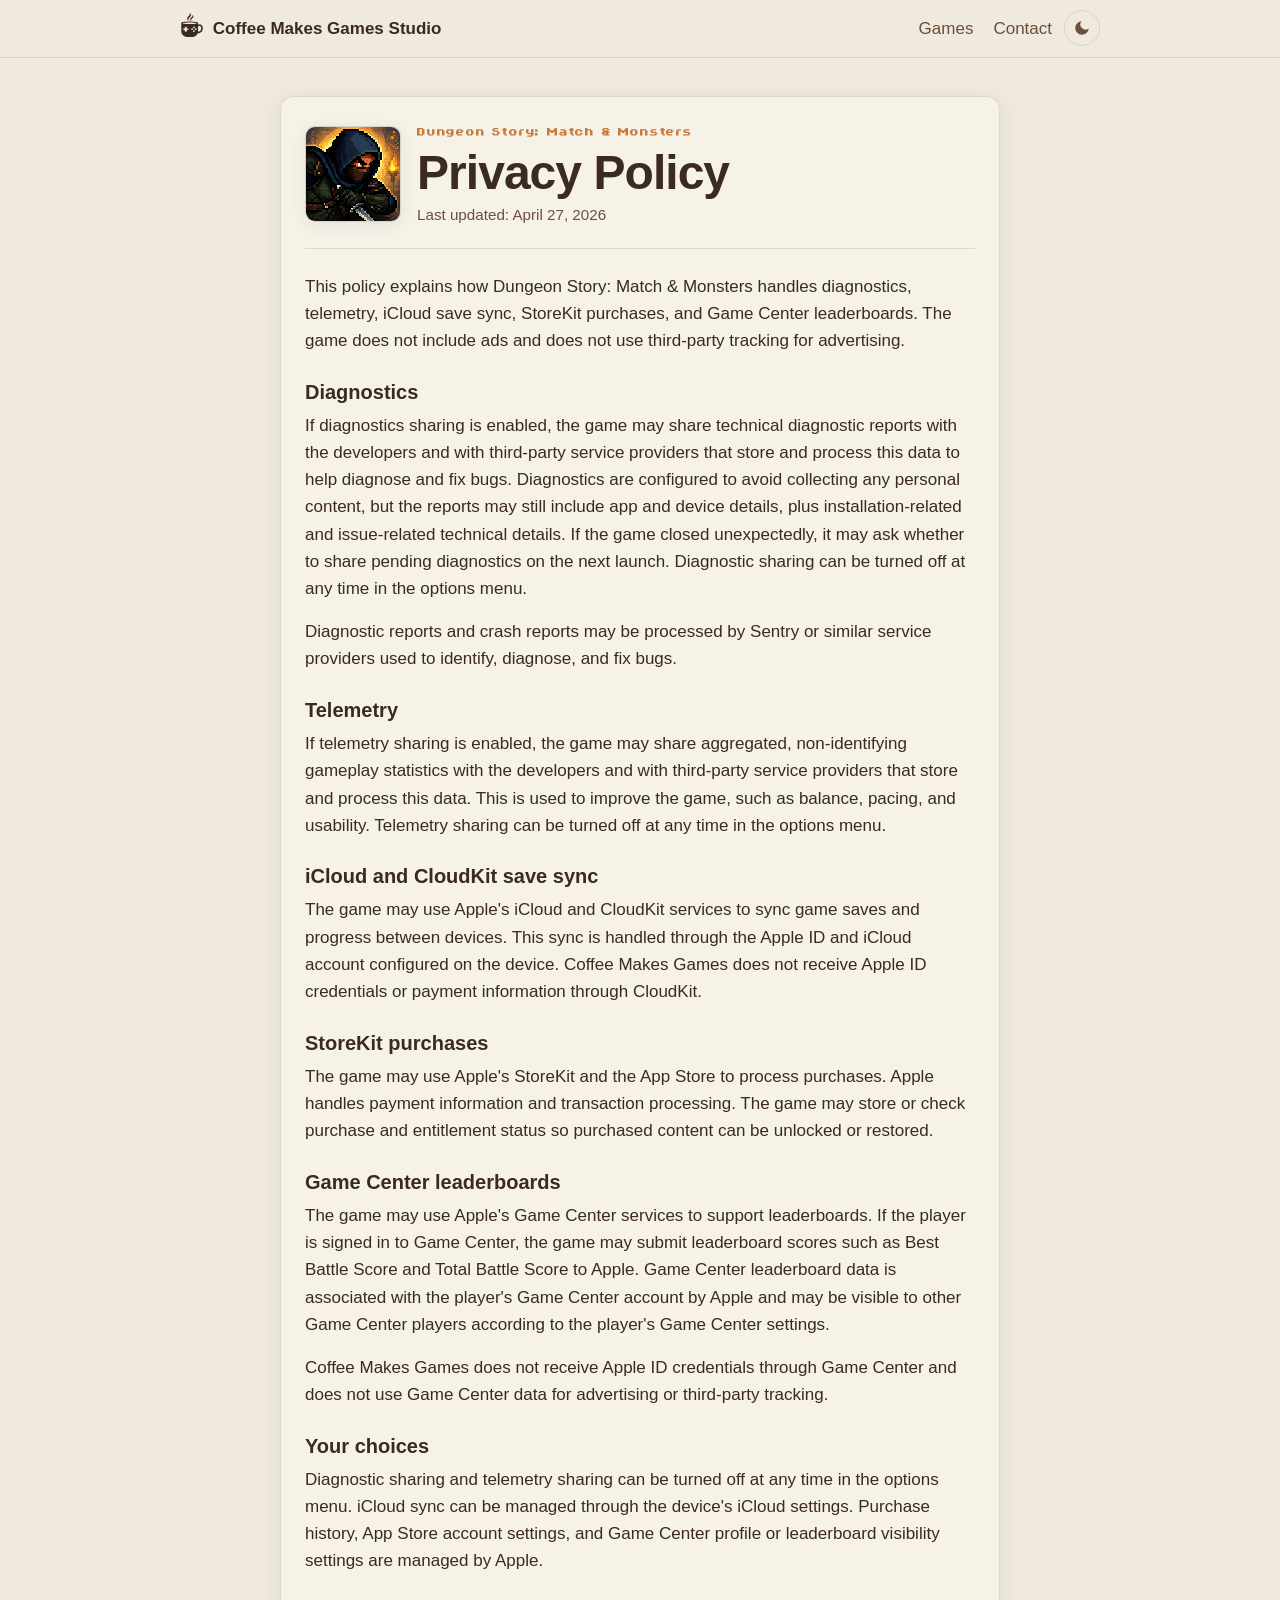
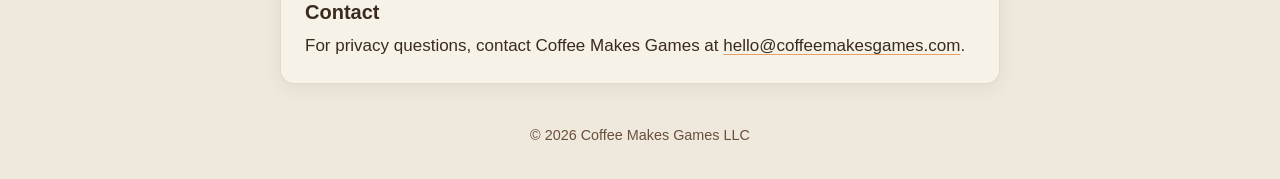
==== commit ff24ff93: "update studio site Co-authored-by: Copilot <223556219+Copilot@users.noreply.github.com>" ====
--- a/dungeon-story/privacy/index.html
+++ b/dungeon-story/privacy/index.html
@@ -3,8 +3,8 @@
 <head>
   <meta charset="utf-8" />
   <meta name="viewport" content="width=device-width, initial-scale=1, viewport-fit=cover" />
-  <title>Dungeon Story Privacy Policy - Coffee Makes Games Studio</title>
-  <meta name="description" content="Privacy policy for Dungeon Story, including diagnostics, telemetry, iCloud save sync, StoreKit purchases, and Game Center leaderboards." />
+  <title>Dungeon Story: Match &amp; Monsters Privacy Policy - Coffee Makes Games Studio</title>
+  <meta name="description" content="Privacy policy for Dungeon Story: Match &amp; Monsters, including diagnostics, telemetry, iCloud save sync, StoreKit purchases, and Game Center leaderboards." />
   <meta name="theme-color" content="#EFE9DD" />
   <link rel="canonical" href="https://coffeemakesgames.com/dungeon-story/privacy/" />
 
@@ -36,7 +36,7 @@
       </a>
       <div class="header-actions">
         <nav aria-label="Primary">
-          <a href="/#dungeon-story">Dungeon Story</a>
+          <a href="/#games">Games</a>
           <a href="/#contact">Contact</a>
         </nav>
         <button class="theme-toggle" type="button" aria-label="Toggle dark mode" aria-pressed="false" title="Toggle dark mode">
@@ -56,14 +56,19 @@
 
   <main id="main" class="policy-shell">
     <article class="policy-card">
-      <p class="eyebrow">Dungeon Story</p>
-      <h1>Privacy Policy</h1>
-      <p class="policy-updated">Last updated: April 27, 2026</p>
+      <header class="policy-game-header">
+        <img class="policy-game-icon policy-game-icon--pixel" src="/assets/dungeon-story/app-icon.png" alt="" width="220" height="220" />
+        <div>
+          <p class="eyebrow">Dungeon Story: Match &amp; Monsters</p>
+          <h1>Privacy Policy</h1>
+          <p class="policy-updated">Last updated: April 27, 2026</p>
+        </div>
+      </header>
 
       <p>
-        This policy explains how Dungeon Story handles diagnostics, telemetry, iCloud save sync, StoreKit purchases,
-        and Game Center leaderboards. Dungeon Story does not include ads and does not use third-party tracking for
-        advertising.
+        This policy explains how Dungeon Story: Match &amp; Monsters handles diagnostics, telemetry, iCloud save sync,
+        StoreKit purchases, and Game Center leaderboards. The game does not include ads and does not use third-party
+        tracking for advertising.
       </p>
 
       <h2>Diagnostics</h2>
@@ -90,24 +95,24 @@
 
       <h2>iCloud and CloudKit save sync</h2>
       <p>
-        Dungeon Story may use Apple's iCloud and CloudKit services to sync game saves and progress between devices. This
-        sync is handled through the Apple ID and iCloud account configured on the device. Coffee Makes Games does not
-        receive Apple ID credentials or payment information through CloudKit.
+        The game may use Apple's iCloud and CloudKit services to sync game saves and progress between devices. This sync
+        is handled through the Apple ID and iCloud account configured on the device. Coffee Makes Games does not receive
+        Apple ID credentials or payment information through CloudKit.
       </p>
 
       <h2>StoreKit purchases</h2>
       <p>
-        Dungeon Story may use Apple's StoreKit and the App Store to process purchases. Apple handles payment information
-        and transaction processing. The game may store or check purchase and entitlement status so purchased content can
-        be unlocked or restored.
+        The game may use Apple's StoreKit and the App Store to process purchases. Apple handles payment information and
+        transaction processing. The game may store or check purchase and entitlement status so purchased content can be
+        unlocked or restored.
       </p>
 
       <h2>Game Center leaderboards</h2>
       <p>
-        Dungeon Story may use Apple's Game Center services to support leaderboards. If the player is signed in to Game
-        Center, the game may submit leaderboard scores such as Best Battle Score and Total Battle Score to Apple. Game
-        Center leaderboard data is associated with the player's Game Center account by Apple and may be visible to other
-        Game Center players according to the player's Game Center settings.
+        The game may use Apple's Game Center services to support leaderboards. If the player is signed in to Game Center,
+        the game may submit leaderboard scores such as Best Battle Score and Total Battle Score to Apple. Game Center
+        leaderboard data is associated with the player's Game Center account by Apple and may be visible to other Game
+        Center players according to the player's Game Center settings.
       </p>
       <p>
         Coffee Makes Games does not receive Apple ID credentials through Game Center and does not use Game Center data
--- a/styles.css
+++ b/styles.css
@@ -97,6 +97,18 @@
   outline: 2px solid var(--accent);
   outline-offset: 3px;
   border-radius: 4px;
+}
+
+.visually-hidden {
+  position: absolute;
+  width: 1px;
+  height: 1px;
+  padding: 0;
+  margin: -1px;
+  overflow: hidden;
+  clip: rect(0, 0, 0, 0);
+  white-space: nowrap;
+  border: 0;
 }
 
 .skip-link {
@@ -137,7 +149,11 @@
   text-decoration: none; font-weight: 600; color: var(--brown);
 }
 .brand img { width: 24px; height: 24px; display: block; transform: translateY(-3px); }
-.site-header nav { display: flex; gap: 1.25rem; }
+.site-header nav {
+  display: flex;
+  align-items: center;
+  gap: 1.25rem;
+}
 .site-header nav a {
   text-decoration: none; color: var(--brown-soft); font-weight: 500;
 }
@@ -261,6 +277,235 @@
   margin: 0 auto;
 }
 
+/* ---------- Games catalog ---------- */
+.games-catalog {
+  max-width: var(--maxw);
+  margin: 0 auto 2.5rem;
+  padding: 0 1.25rem;
+  scroll-margin-top: 5rem;
+}
+.game-card-grid {
+  display: grid;
+  grid-template-columns: repeat(auto-fit, minmax(min(100%, 300px), 1fr));
+  gap: 1rem;
+}
+.game-card {
+  display: grid;
+  grid-template-columns: 112px 1fr;
+  gap: 1.15rem;
+  min-height: 10.95rem;
+  padding: 1.1rem;
+  border: 1px solid var(--border-soft);
+  border-radius: 18px;
+  background: var(--cream-soft);
+  box-shadow: var(--shadow-soft);
+  text-decoration: none;
+  color: var(--brown);
+  transition: transform .15s ease, background .15s ease, border-color .15s ease, box-shadow .15s ease;
+}
+.game-card:hover,
+.game-card:focus-visible {
+  transform: translateY(-2px);
+  background: var(--hover-surface);
+  border-color: var(--border-strong);
+  box-shadow: 0 8px 24px var(--shadow-color);
+}
+.game-card-art {
+  align-self: start;
+  display: grid;
+  place-items: center;
+  width: 112px;
+  height: 112px;
+}
+.game-card-art img {
+  width: 96px;
+  height: auto;
+  aspect-ratio: 1 / 1;
+  border-radius: 24px;
+  object-fit: cover;
+  box-shadow: 0 10px 24px var(--shadow-color);
+}
+.game-card--dungeon .game-card-art img,
+.game-card--classic .game-card-art img {
+  image-rendering: pixelated;
+  image-rendering: crisp-edges;
+  border-radius: 10px;
+}
+.game-card--boba .game-card-art img,
+.game-card--truck .game-card-art img,
+.game-card--signal .game-card-art img {
+  border-radius: 10px;
+}
+.game-card-content {
+  display: flex;
+  flex-direction: column;
+  align-items: flex-start;
+  justify-content: center;
+  min-width: 0;
+}
+.game-card-status {
+  display: inline-flex;
+  margin-bottom: .55rem;
+  padding: .2rem .52rem;
+  border: 1px solid var(--border-soft);
+  border-radius: 999px;
+  color: var(--brown-soft);
+  font-size: .72rem;
+  font-weight: 700;
+  line-height: 1.15;
+  background: var(--cream);
+}
+.game-card-title {
+  color: var(--brown);
+  font-size: clamp(1.35rem, 2.6vw, 1.8rem);
+  font-weight: 800;
+  line-height: 1.05;
+  letter-spacing: -0.035em;
+}
+.game-card-title--signal {
+  display: inline-flex;
+  align-items: center;
+}
+.game-card-title--signal .signal-title-slash {
+  width: .62em;
+  height: 1em;
+  margin: -.08em .03em 0 .07em;
+  color: currentColor;
+  transform: translateY(.1em);
+}
+.game-card-title--signal .signal-title-slash span {
+  width: .13em;
+  height: 1.08em;
+  box-shadow: 0 0 8px rgba(124, 249, 255, .18);
+}
+.game-card-kicker {
+  margin-top: .2rem;
+  color: var(--accent);
+  font-weight: 800;
+  line-height: 1.2;
+}
+.game-card--truck .game-card-kicker {
+  color: var(--accent);
+}
+.game-card-copy {
+  margin-top: .6rem;
+  color: var(--brown-soft);
+  font-size: .96rem;
+  line-height: 1.45;
+}
+.game-card-link {
+  display: inline-flex;
+  align-items: center;
+  gap: .35rem;
+  margin-top: .8rem;
+  color: var(--brown);
+  font-weight: 800;
+}
+.game-card-link::after {
+  content: "→";
+  transition: transform .18s ease;
+}
+.game-card:hover .game-card-link::after,
+.game-card:focus-visible .game-card-link::after {
+  transform: translateX(3px);
+}
+
+.game-card--classic {
+  gap: 1rem;
+  opacity: .94;
+}
+.game-card--classic .game-card-copy {
+  margin-top: .45rem;
+}
+.game-card--classic .game-card-kicker {
+  margin-top: 0;
+  color: var(--brown);
+  font-size: clamp(1.35rem, 2.6vw, 1.8rem);
+  font-weight: 800;
+  line-height: 1.05;
+  letter-spacing: -0.035em;
+}
+
+/* ---------- Dungeon Story Classic ---------- */
+.classic-block {
+  margin-top: 3rem;
+}
+.classic-frame {
+  --classic-swords-opacity: .2;
+  --classic-swords-shadow: rgba(112, 68, 42, 0.22);
+  display: grid;
+  grid-template-columns: auto minmax(0, 1fr);
+  column-gap: clamp(1.15rem, 3vw, 1.8rem);
+  row-gap: 1.35rem;
+  align-items: center;
+  position: relative;
+  overflow: hidden;
+  width: 100%;
+  margin: 0 auto;
+  padding: clamp(1.1rem, 3vw, 1.6rem);
+  border: 1px solid var(--border-soft);
+  border-radius: 18px;
+  background: var(--cream-soft);
+  box-shadow: var(--shadow-soft);
+}
+.classic-frame::before {
+  content: "";
+  position: absolute;
+  top: 50%;
+  right: clamp(-7rem, -8vw, -3.5rem);
+  width: clamp(19rem, 42vw, 29rem);
+  aspect-ratio: 2 / 3;
+  background: url("/assets/dungeon-story-classic/menu-swords.png") center / contain no-repeat;
+  filter:
+    drop-shadow(0 10px 0 var(--classic-swords-shadow))
+    drop-shadow(0 18px 26px rgba(0, 0, 0, 0.16));
+  opacity: var(--classic-swords-opacity);
+  transform: translateY(-50%) rotate(-8deg);
+  pointer-events: none;
+}
+.classic-frame > * {
+  position: relative;
+  z-index: 1;
+}
+:root[data-theme="dark"] .classic-frame {
+  --classic-swords-opacity: .16;
+  --classic-swords-shadow: rgba(255, 230, 160, 0.12);
+}
+@media (prefers-color-scheme: dark) {
+  :root:not([data-theme="light"]) .classic-frame {
+    --classic-swords-opacity: .16;
+    --classic-swords-shadow: rgba(255, 230, 160, 0.12);
+  }
+}
+.classic-key-art {
+  width: clamp(128px, 18vw, 158px);
+  height: auto;
+  aspect-ratio: 1 / 1;
+  image-rendering: pixelated;
+  image-rendering: crisp-edges;
+  border-radius: 10px;
+  box-shadow: 0 10px 24px var(--shadow-color);
+}
+.classic-copy {
+  align-self: center;
+}
+.classic-copy h2 {
+  margin: .15rem 0 .55rem;
+  color: var(--brown);
+  font-size: clamp(1.45rem, 3vw, 2rem);
+  line-height: 1.05;
+  letter-spacing: -0.035em;
+}
+.classic-copy p {
+  margin: 0;
+  color: var(--brown-soft);
+}
+.classic-cta-row {
+  grid-column: 1 / -1;
+  justify-content: center;
+  margin-top: .15rem;
+}
+
 /* steam wisps rising from the coffee surface (animated SVG paths) */
 .hero-logo svg .wisp {
   transform-box: fill-box;
@@ -317,6 +562,812 @@
   box-shadow: var(--shadow-soft);
 }
 
+/* ---------- Mini Boba Shop (cafe block) ---------- */
+.boba-block {
+  margin-top: 3rem;
+}
+
+.boba-frame {
+  --boba-ink: #4b2840;
+  --boba-soft-ink: #7d526b;
+  --boba-cream: #fff8ec;
+  --boba-milk: #ffe7cb;
+  --boba-pink: #ff9fbe;
+  --boba-pink-deep: #c45d86;
+  --boba-taro: #cdb4ff;
+  --boba-matcha: #9edc95;
+  --boba-mango: #ffd166;
+  --boba-brown: #5c3127;
+  --boba-shadow: rgba(119, 68, 92, 0.18);
+  --boba-border: #8b526c;
+  --boba-floor: linear-gradient(180deg, rgba(233, 183, 127, 0), rgba(233, 183, 127, .42));
+  position: relative;
+  overflow: hidden;
+  padding: clamp(1.75rem, 4vw, 2.6rem) clamp(1.35rem, 4vw, 2.4rem);
+  border: 1px solid var(--boba-border);
+  border-radius: 30px;
+  color: var(--boba-ink);
+  background:
+    radial-gradient(circle at 92% 10%, rgba(255, 159, 190, .18), transparent 8rem),
+    radial-gradient(circle at 12% 18%, rgba(255, 209, 102, .14), transparent 8rem),
+    linear-gradient(180deg, #fffaf0 0%, #ffe9cf 100%);
+  box-shadow: 0 18px 44px var(--boba-shadow);
+}
+:root[data-theme="dark"] .boba-frame {
+  --boba-ink: #fff0c9;
+  --boba-soft-ink: rgba(255, 240, 201, .82);
+  --boba-cream: #24182b;
+  --boba-milk: #3a2433;
+  --boba-pink: #ff8fb5;
+  --boba-pink-deep: #ffb1c9;
+  --boba-taro: #bda5ff;
+  --boba-matcha: #9de49a;
+  --boba-mango: #ffd166;
+  --boba-brown: #241512;
+  --boba-shadow: rgba(0, 0, 0, .42);
+  --boba-border: #ffb1c9;
+  --boba-floor: linear-gradient(180deg, rgba(43, 24, 26, 0), rgba(43, 24, 26, .58));
+  background:
+    radial-gradient(circle at 12% 20%, rgba(255, 209, 102, .12), transparent 8rem),
+    linear-gradient(180deg, #23162d 0%, #47233f 100%);
+}
+@media (prefers-color-scheme: dark) {
+  :root:not([data-theme="light"]) .boba-frame {
+    --boba-ink: #fff0c9;
+    --boba-soft-ink: rgba(255, 240, 201, .82);
+    --boba-cream: #24182b;
+    --boba-milk: #3a2433;
+    --boba-pink: #ff8fb5;
+    --boba-pink-deep: #ffb1c9;
+    --boba-taro: #bda5ff;
+    --boba-matcha: #9de49a;
+    --boba-mango: #ffd166;
+    --boba-brown: #241512;
+    --boba-shadow: rgba(0, 0, 0, .42);
+    --boba-border: #ffb1c9;
+    --boba-floor: linear-gradient(180deg, rgba(43, 24, 26, 0), rgba(43, 24, 26, .58));
+    background:
+      radial-gradient(circle at 12% 20%, rgba(255, 209, 102, .12), transparent 8rem),
+      linear-gradient(180deg, #23162d 0%, #47233f 100%);
+  }
+}
+.boba-frame::before,
+.boba-frame::after {
+  content: "";
+  position: absolute;
+  pointer-events: none;
+}
+.boba-frame::before {
+  display: none;
+}
+:root[data-theme="dark"] .boba-frame::before {
+  background:
+    linear-gradient(90deg, rgba(255, 177, 201, .08), transparent 27%);
+}
+@media (prefers-color-scheme: dark) {
+  :root:not([data-theme="light"]) .boba-frame::before {
+    background:
+      linear-gradient(90deg, rgba(255, 177, 201, .08), transparent 27%);
+  }
+}
+.boba-frame::after {
+  inset: auto 0 0;
+  height: clamp(6.75rem, 11vw, 7.5rem);
+  opacity: .66;
+  background:
+    radial-gradient(circle at 91% 48%, var(--boba-brown) 0 2.65rem, transparent 2.78rem),
+    radial-gradient(circle at 7% 62%, var(--boba-brown) 0 1.48rem, transparent 1.56rem),
+    radial-gradient(circle at 16% 34%, var(--boba-brown) 0 .92rem, transparent 1rem),
+    radial-gradient(circle at 27% 67%, var(--boba-brown) 0 1.64rem, transparent 1.72rem),
+    radial-gradient(circle at 39% 44%, var(--boba-brown) 0 1rem, transparent 1.08rem),
+    radial-gradient(circle at 56% 68%, var(--boba-brown) 0 1.08rem, transparent 1.16rem),
+    radial-gradient(circle at 65% 40%, var(--boba-brown) 0 .9rem, transparent .98rem),
+    radial-gradient(circle at 78% 66%, var(--boba-brown) 0 1.68rem, transparent 1.76rem),
+    var(--boba-floor);
+}
+.boba-frame > * {
+  position: relative;
+  z-index: 1;
+}
+.boba-hero {
+  display: grid;
+  grid-template-columns: minmax(132px, 176px) minmax(0, 1fr);
+  gap: clamp(1.25rem, 3.5vw, 2.25rem);
+  align-items: center;
+  max-width: 49rem;
+  margin: 0 auto 1.95rem;
+  text-align: left;
+}
+.boba-key-wrap {
+  position: relative;
+  justify-self: center;
+}
+.boba-key-wrap::before {
+  content: "";
+  position: absolute;
+  inset: 9% -11% -9% 11%;
+  z-index: -1;
+  border-radius: 32px;
+  background:
+    linear-gradient(135deg, var(--boba-mango), var(--boba-pink), var(--boba-taro));
+  transform: rotate(-6deg);
+}
+.boba-key-art {
+  display: block;
+  width: clamp(132px, 22vw, 176px);
+  height: auto;
+  aspect-ratio: 1 / 1;
+  border: 3px solid rgba(75, 40, 64, .72);
+  border-radius: 24px;
+  image-rendering: pixelated;
+  image-rendering: crisp-edges;
+  box-shadow:
+    0 12px 28px var(--boba-shadow),
+    var(--shadow-soft);
+}
+.boba-title {
+  margin: 0;
+  color: var(--boba-ink);
+  font-size: clamp(2.25rem, 5vw, 3.75rem);
+  line-height: 1;
+  letter-spacing: -0.045em;
+  text-shadow: 0 4px 0 rgba(255, 255, 255, .58);
+}
+:root[data-theme="dark"] .boba-title {
+  text-shadow: 0 4px 16px rgba(0, 0, 0, .42);
+}
+@media (prefers-color-scheme: dark) {
+  :root:not([data-theme="light"]) .boba-title {
+    text-shadow: 0 4px 16px rgba(0, 0, 0, .42);
+  }
+}
+.boba-tagline {
+  max-width: 31rem;
+  margin: .75rem 0 0;
+  color: var(--boba-soft-ink);
+  font-weight: 850;
+  font-size: clamp(1.05rem, 2.3vw, 1.35rem);
+  line-height: 1.34;
+}
+.boba-intro {
+  padding-left: clamp(.25rem, 1vw, .75rem);
+  padding-top: .35rem;
+}
+.boba-body {
+  max-width: 49rem;
+  margin: 0 auto;
+}
+.boba-pitch {
+  max-width: 49rem;
+  color: var(--boba-soft-ink);
+  font-weight: 620;
+}
+.boba-frame .policy-cta {
+  background: #fffaf0;
+  color: var(--boba-ink);
+  border-color: rgba(75, 40, 64, .24);
+  box-shadow: 0 2px 10px rgba(119, 68, 92, .12);
+}
+.boba-frame .policy-cta:hover {
+  background: #fff4e4;
+  border-color: var(--boba-pink-deep);
+  box-shadow: 0 5px 16px rgba(119, 68, 92, .18);
+}
+:root[data-theme="dark"] .boba-frame .policy-cta {
+  background: #fff0c9;
+  color: #4b2840;
+  border-color: rgba(255, 177, 201, .72);
+  box-shadow:
+    0 0 0 1px rgba(75, 40, 64, .28),
+    0 6px 18px rgba(0, 0, 0, .24);
+}
+:root[data-theme="dark"] .boba-frame .policy-cta:hover {
+  background: #ffe4bd;
+  border-color: #ffb1c9;
+}
+@media (prefers-color-scheme: dark) {
+  :root:not([data-theme="light"]) .boba-frame .policy-cta {
+    background: #fff0c9;
+    color: #4b2840;
+    border-color: rgba(255, 177, 201, .72);
+    box-shadow:
+      0 0 0 1px rgba(75, 40, 64, .28),
+      0 6px 18px rgba(0, 0, 0, .24);
+  }
+  :root:not([data-theme="light"]) .boba-frame .policy-cta:hover {
+    background: #ffe4bd;
+    border-color: #ffb1c9;
+  }
+}
+.boba-features li {
+  border-color: rgba(196, 93, 134, .2);
+}
+.boba-features h3 {
+  font-family: var(--font-sans);
+  color: #c45d86;
+  font-size: 1.45rem;
+  font-weight: 900;
+  letter-spacing: -0.02em;
+}
+:root[data-theme="dark"] .boba-features h3 { color: #ffb1c9; }
+@media (prefers-color-scheme: dark) {
+  :root:not([data-theme="light"]) .boba-features h3 { color: #ffb1c9; }
+}
+
+.truck-block {
+  margin-top: 3rem;
+}
+
+.truck-frame {
+  --truck-ink: #07315f;
+  --truck-title: #fffefa;
+  --truck-title-shadow: rgba(3, 28, 76, 0.35);
+  --truck-tagline: rgba(255, 255, 255, 0.94);
+  --truck-pitch: #07315f;
+  --truck-callout: #fff36e;
+  --truck-note: #07315f;
+  --truck-key-border: #07315f;
+  --truck-border: rgba(255, 255, 255, 0.66);
+  --truck-shadow: rgba(26, 83, 160, 0.23);
+  --truck-sky-start: #96e9ff;
+  --truck-sky-mid: #4ab8ff;
+  --truck-sky-end: #2f6ee8;
+  --truck-road-start: #2f3844;
+  --truck-road-end: #171d27;
+  --truck-road-stripe: rgba(255, 255, 255, 0.42);
+  --truck-road-edge: rgba(255, 177, 70, 0.85);
+  --truck-control-bg: #fffefa;
+  --truck-control-text: #07315f;
+  --truck-control-border: rgba(7, 49, 95, 0.16);
+  --truck-control-dot: #ff734f;
+  --truck-control-pulse-rgb: 255, 115, 79;
+  --truck-road-stripe-y: 3.25rem;
+  --truck-decor:
+    radial-gradient(circle at 84% 15%, rgba(255, 243, 110, 0.98) 0 2.25rem, transparent 2.3rem),
+    radial-gradient(circle at 84% 15%, rgba(255, 230, 96, 0.58), transparent 9.5rem),
+    radial-gradient(circle at 12% 18%, rgba(255, 255, 255, 0.92) 0 2.55rem, transparent 2.6rem),
+    radial-gradient(circle at 18% 16%, rgba(255, 255, 255, 0.78) 0 1.85rem, transparent 1.9rem),
+    radial-gradient(circle at 23% 20%, rgba(255, 255, 255, 0.68) 0 2.1rem, transparent 2.15rem),
+    radial-gradient(circle at 72% 64%, rgba(255, 255, 255, 0.14), transparent 11rem);
+  --truck-road-bg:
+    linear-gradient(90deg, transparent 0 38%, var(--truck-road-stripe) 38% 62%, transparent 62% 100%) 50% var(--truck-road-stripe-y) / 5rem .28rem repeat-x,
+    linear-gradient(180deg, var(--truck-road-start), var(--truck-road-end));
+  position: relative;
+  overflow: hidden;
+  padding: 2rem 1.5rem;
+  border-radius: 28px;
+  border: 1px solid var(--truck-border);
+  color: var(--truck-ink);
+  text-align: center;
+  background:
+    linear-gradient(145deg, var(--truck-sky-start) 0%, var(--truck-sky-mid) 44%, var(--truck-sky-end) 100%);
+  box-shadow:
+    0 0 0 1px var(--border-soft),
+    0 18px 44px var(--truck-shadow);
+}
+:root[data-theme="dark"] .truck-frame {
+  --truck-title: #fff6cf;
+  --truck-title-shadow: rgba(0, 0, 0, 0.42);
+  --truck-tagline: rgba(255, 248, 214, 0.92);
+  --truck-pitch: rgba(238, 247, 255, 0.9);
+  --truck-callout: #ffe65e;
+  --truck-note: #fff6cf;
+  --truck-key-border: rgba(255, 230, 96, 0.9);
+  --truck-border: rgba(255, 230, 96, 0.24);
+  --truck-shadow: rgba(0, 0, 0, 0.42);
+  --truck-sky-start: #07142e;
+  --truck-sky-mid: #123a7a;
+  --truck-sky-end: #12184a;
+  --truck-road-start: #141a24;
+  --truck-road-end: #080b12;
+  --truck-road-stripe: rgba(255, 230, 96, 0.34);
+  --truck-road-edge: rgba(255, 115, 79, 0.72);
+  --truck-control-bg: #fff6cf;
+  --truck-control-text: #10225a;
+  --truck-control-border: rgba(255, 230, 96, 0.58);
+  --truck-control-dot: #ffe65e;
+  --truck-control-pulse-rgb: 255, 230, 96;
+  --truck-road-stripe-y: 3.25rem;
+  --truck-decor:
+    radial-gradient(circle at 86% 10%, #12205c 0 1.45rem, transparent 1.5rem),
+    radial-gradient(circle at 84% 10%, rgba(255, 238, 160, 0.96) 0 1.75rem, transparent 1.8rem),
+    radial-gradient(circle at 16% 9%, rgba(255, 255, 255, 0.9) 0 .1rem, transparent .13rem),
+    radial-gradient(circle at 29% 14%, rgba(255, 230, 96, 0.86) 0 .08rem, transparent .11rem),
+    radial-gradient(circle at 68% 8%, rgba(255, 255, 255, 0.78) 0 .09rem, transparent .12rem),
+    radial-gradient(circle at 76% 17%, rgba(255, 230, 96, 0.8) 0 .07rem, transparent .1rem),
+    radial-gradient(circle at 43% 10%, rgba(255, 255, 255, 0.76) 0 .08rem, transparent .11rem),
+    radial-gradient(circle at 14% 62%, rgba(114, 221, 255, 0.2), transparent 10rem),
+    radial-gradient(circle at 86% 78%, rgba(255, 115, 79, 0.22), transparent 11rem);
+  --truck-road-bg:
+    linear-gradient(90deg, transparent 0 38%, var(--truck-road-stripe) 38% 62%, transparent 62% 100%) 50% var(--truck-road-stripe-y) / 5rem .28rem repeat-x,
+    linear-gradient(180deg, var(--truck-road-start), var(--truck-road-end));
+}
+@media (prefers-color-scheme: dark) {
+  :root:not([data-theme="light"]) .truck-frame {
+    --truck-title: #fff6cf;
+    --truck-title-shadow: rgba(0, 0, 0, 0.42);
+    --truck-tagline: rgba(255, 248, 214, 0.92);
+    --truck-pitch: rgba(238, 247, 255, 0.9);
+    --truck-callout: #ffe65e;
+    --truck-note: #fff6cf;
+    --truck-key-border: rgba(255, 230, 96, 0.9);
+    --truck-border: rgba(255, 230, 96, 0.24);
+    --truck-shadow: rgba(0, 0, 0, 0.42);
+    --truck-sky-start: #07142e;
+    --truck-sky-mid: #123a7a;
+    --truck-sky-end: #12184a;
+    --truck-road-start: #141a24;
+    --truck-road-end: #080b12;
+    --truck-road-stripe: rgba(255, 230, 96, 0.34);
+    --truck-road-edge: rgba(255, 115, 79, 0.72);
+    --truck-control-bg: #fff6cf;
+    --truck-control-text: #10225a;
+    --truck-control-border: rgba(255, 230, 96, 0.58);
+    --truck-control-dot: #ffe65e;
+    --truck-control-pulse-rgb: 255, 230, 96;
+    --truck-road-stripe-y: 3.25rem;
+    --truck-decor:
+      radial-gradient(circle at 86% 10%, #12205c 0 1.45rem, transparent 1.5rem),
+      radial-gradient(circle at 84% 10%, rgba(255, 238, 160, 0.96) 0 1.75rem, transparent 1.8rem),
+      radial-gradient(circle at 16% 9%, rgba(255, 255, 255, 0.9) 0 .1rem, transparent .13rem),
+      radial-gradient(circle at 29% 14%, rgba(255, 230, 96, 0.86) 0 .08rem, transparent .11rem),
+      radial-gradient(circle at 68% 8%, rgba(255, 255, 255, 0.78) 0 .09rem, transparent .12rem),
+      radial-gradient(circle at 76% 17%, rgba(255, 230, 96, 0.8) 0 .07rem, transparent .1rem),
+      radial-gradient(circle at 43% 10%, rgba(255, 255, 255, 0.76) 0 .08rem, transparent .11rem),
+      radial-gradient(circle at 14% 62%, rgba(114, 221, 255, 0.2), transparent 10rem),
+      radial-gradient(circle at 86% 78%, rgba(255, 115, 79, 0.22), transparent 11rem);
+    --truck-road-bg:
+      linear-gradient(90deg, transparent 0 38%, var(--truck-road-stripe) 38% 62%, transparent 62% 100%) 50% var(--truck-road-stripe-y) / 5rem .28rem repeat-x,
+      linear-gradient(180deg, var(--truck-road-start), var(--truck-road-end));
+  }
+}
+.truck-frame::before,
+.truck-frame::after {
+  content: "";
+  position: absolute;
+  pointer-events: none;
+}
+.truck-frame::before {
+  inset: 0;
+  background: var(--truck-decor);
+}
+.truck-frame::after {
+  inset: auto 0 -1.35rem 0;
+  height: 8.9rem;
+  border-top: .35rem solid var(--truck-road-edge);
+  background: var(--truck-road-bg);
+}
+.truck-frame > * {
+  position: relative;
+  z-index: 1;
+}
+
+.truck-key-art {
+  display: block;
+  width: clamp(160px, 36vw, 220px);
+  height: auto;
+  aspect-ratio: 1 / 1;
+  margin: 0 auto 1.25rem;
+  background: rgba(255, 255, 255, 0.22);
+  border: 3px solid var(--truck-key-border);
+  border-radius: 8px;
+  box-shadow:
+    0 10px 24px rgba(3, 28, 76, 0.18),
+    var(--shadow-soft);
+}
+
+.truck-eyebrow {
+  display: inline-flex;
+  margin: 0 0 .7rem;
+  padding: .38rem .75rem;
+  border-radius: 999px;
+  background: rgba(255, 255, 255, 0.78);
+  color: #0b4f9f;
+  font-weight: 800;
+  font-size: .78rem;
+  line-height: 1;
+  letter-spacing: .08em;
+  text-transform: uppercase;
+}
+
+.truck-title {
+  margin: 0;
+  color: var(--truck-title);
+  font-size: clamp(2.55rem, 7vw, 5.2rem);
+  line-height: .92;
+  letter-spacing: -0.055em;
+  text-shadow: 0 6px 18px var(--truck-title-shadow);
+}
+.truck-subtitle {
+  margin: .65rem 0 .4rem;
+  color: #fff36e;
+  font-weight: 900;
+  font-size: clamp(1.3rem, 3.2vw, 2rem);
+  line-height: 1.1;
+  letter-spacing: .02em;
+  text-shadow: 0 3px 10px rgba(3, 28, 76, 0.28);
+}
+.truck-tagline {
+  max-width: 38rem;
+  margin: 1.75rem auto 1.1rem;
+  color: var(--truck-tagline);
+  font-weight: 800;
+  font-size: clamp(1.05rem, 2.2vw, 1.3rem);
+  line-height: 1.35;
+  text-shadow: 0 2px 8px rgba(3, 28, 76, 0.3);
+}
+.truck-frame .pitch {
+  max-width: 52rem;
+  color: var(--truck-pitch);
+  font-weight: 650;
+  text-align: center;
+}
+.truck-pitch-lines {
+  display: flex;
+  flex-direction: column;
+  gap: .3rem;
+}
+
+.truck-world-callout {
+  max-width: 42rem;
+  margin: 1.35rem auto 0;
+  color: var(--truck-callout);
+  font-size: clamp(1rem, 2vw, 1.2rem);
+  font-weight: 900;
+  line-height: 1.35;
+  text-shadow: 0 2px 8px rgba(3, 28, 76, 0.28);
+}
+
+.truck-route-list {
+  display: flex;
+  flex-wrap: wrap;
+  justify-content: center;
+  gap: .5rem;
+  max-width: 48rem;
+  margin: .9rem auto 0;
+}
+.truck-route-chip {
+  display: inline-flex;
+  align-items: center;
+  min-height: 2.1rem;
+  padding: .3rem .7rem;
+  border-radius: 999px;
+  background: rgba(255, 255, 255, 0.62);
+  color: #0f4b8d;
+  border: 1px solid rgba(255, 255, 255, 0.38);
+  font-weight: 800;
+  font-size: .9rem;
+  box-shadow: 0 2px 8px rgba(3, 28, 76, 0.1);
+}
+.truck-route-chip--farm {
+  background: #965020;
+  color: #ffffff;
+  box-shadow: 0 3px 12px rgba(92, 44, 18, 0.18);
+}
+.truck-route-chip--beach {
+  background: #1ac2e6;
+  color: #05345a;
+  box-shadow: 0 3px 12px rgba(10, 95, 118, 0.18);
+}
+.truck-route-chip--forest {
+  background: #38b348;
+  color: #07315f;
+  box-shadow: 0 3px 12px rgba(20, 86, 30, 0.18);
+}
+.truck-route-chip--snow {
+  background: #dcf6ff;
+  color: #31516b;
+  box-shadow: 0 3px 12px rgba(68, 115, 140, 0.16);
+}
+.truck-route-chip--city {
+  background: #8e2cc6;
+  color: #ffffff;
+  box-shadow: 0 3px 12px rgba(88, 28, 118, 0.2);
+}
+.truck-route-chip--park {
+  background: #a71991;
+  color: #ffffff;
+  box-shadow: 0 3px 12px rgba(112, 18, 92, 0.18);
+}
+.truck-route-chip--sand {
+  background: #ff7a1f;
+  color: #07315f;
+  box-shadow: 0 3px 12px rgba(122, 52, 12, 0.18);
+}
+.truck-route-chip--space {
+  background: #4152cd;
+  color: #ffffff;
+  box-shadow: 0 3px 12px rgba(22, 35, 118, 0.22);
+}
+.truck-route-chip--lava {
+  background: #dc2626;
+  color: #ffffff;
+  box-shadow: 0 3px 12px rgba(128, 20, 20, 0.24);
+}
+.truck-route-chip--castle {
+  background: #0f766e;
+  color: #ffffff;
+  box-shadow: 0 3px 12px rgba(8, 90, 80, 0.2);
+}
+:root[data-theme="dark"] .truck-route-chip {
+  border-color: rgba(255, 255, 255, 0.24);
+  box-shadow:
+    0 4px 14px rgba(0, 0, 0, 0.28),
+    0 0 16px rgba(255, 230, 96, 0.08);
+}
+@media (prefers-color-scheme: dark) {
+  :root:not([data-theme="light"]) .truck-route-chip {
+    border-color: rgba(255, 255, 255, 0.24);
+    box-shadow:
+      0 4px 14px rgba(0, 0, 0, 0.28),
+      0 0 16px rgba(255, 230, 96, 0.08);
+  }
+}
+.truck-trust-strip {
+  max-width: 44rem;
+  margin: 1.2rem auto 0;
+}
+.truck-trust-row {
+  margin: 0;
+  color: var(--truck-note);
+  font-size: .95rem;
+  font-weight: 900;
+  letter-spacing: .02em;
+  line-height: 1.35;
+  text-shadow: 0 2px 8px rgba(3, 28, 76, 0.18);
+}
+.truck-trust-row span {
+  display: inline-block;
+  margin: 0 .45rem;
+  color: var(--truck-callout);
+}
+.truck-trust-banner {
+  display: inline-flex;
+  align-items: center;
+  min-height: 2.35rem;
+  margin: .7rem 0 0;
+  padding: .45rem 1rem;
+  border-radius: 999px;
+  background: #fff36e;
+  color: #07315f;
+  font-size: .95rem;
+  font-weight: 900;
+  line-height: 1.15;
+  box-shadow: 0 3px 12px rgba(3, 28, 76, 0.14);
+}
+.truck-trust-banner strong {
+  font: inherit;
+}
+.truck-frame .policy-cta {
+  background: var(--truck-control-bg);
+  color: var(--truck-control-text);
+  border-color: var(--truck-control-border);
+  box-shadow: 0 2px 10px rgba(3, 28, 76, 0.12);
+}
+.truck-frame .policy-cta:hover {
+  background: var(--truck-control-bg);
+  border-color: var(--truck-callout);
+  box-shadow: 0 5px 16px rgba(3, 28, 76, 0.18);
+}
+
+.truck-features h3 {
+  font-family: var(--font-sans);
+  font-size: 1.45rem;
+  font-weight: 900;
+  letter-spacing: -0.02em;
+}
+.truck-features li {
+  border-color: rgba(64, 168, 255, 0.22);
+}
+:root[data-theme="dark"] .truck-features h3 { color: #72ddff; }
+@media (prefers-color-scheme: dark) {
+  :root:not([data-theme="light"]) .truck-features h3 { color: #72ddff; }
+}
+
+/* ---------- SIGNAL//LOSS ---------- */
+.signal-block {
+  --signal-cyan: #7cf9ff;
+  margin-top: 3rem;
+}
+
+.signal-svg-defs {
+  position: absolute;
+  width: 0;
+  height: 0;
+  overflow: hidden;
+}
+
+.signal-frame {
+  --signal-ink: #eefbff;
+  --signal-muted: rgba(238, 251, 255, .72);
+  --signal-cyan: #7cf9ff;
+  position: relative;
+  overflow: hidden;
+  padding: clamp(1.85rem, 5vw, 3rem) clamp(1.25rem, 4vw, 2.4rem);
+  border: 1px solid rgba(124, 249, 255, .28);
+  border-radius: 28px;
+  color: var(--signal-ink);
+  text-align: center;
+  background:
+    radial-gradient(circle at 16% 16%, rgba(124, 249, 255, .22), transparent 12rem),
+    radial-gradient(circle at 88% 12%, rgba(255, 84, 188, .18), transparent 11rem),
+    radial-gradient(circle at 50% 115%, rgba(124, 249, 255, .16), transparent 18rem),
+    linear-gradient(145deg, #080d17 0%, #101a2c 52%, #24112d 100%);
+  box-shadow:
+    0 0 0 1px rgba(255, 255, 255, .08),
+    0 18px 44px rgba(0, 0, 0, .28);
+}
+.signal-frame::before,
+.signal-frame::after {
+  content: "";
+  position: absolute;
+  pointer-events: none;
+  border-radius: 50%;
+}
+.signal-frame::before {
+  width: min(34rem, 74vw);
+  aspect-ratio: 1;
+  left: 50%;
+  top: 50%;
+  border: 1px solid rgba(124, 249, 255, .2);
+  box-shadow:
+    0 0 0 2.4rem rgba(124, 249, 255, .035),
+    0 0 0 5.2rem rgba(255, 84, 188, .028),
+    0 0 56px rgba(124, 249, 255, .15);
+  transform: translate(-50%, -50%);
+}
+.signal-frame::after {
+  inset: 0;
+  border-radius: 28px;
+  background:
+    linear-gradient(90deg, rgba(124, 249, 255, .1) 1px, transparent 1px) 0 0 / 4.5rem 4.5rem,
+    linear-gradient(0deg, rgba(124, 249, 255, .075) 1px, transparent 1px) 0 0 / 4.5rem 4.5rem;
+  mask-image: linear-gradient(180deg, rgba(0, 0, 0, .6), transparent 72%);
+  animation: signalGridWave 5.25s steps(1, end) infinite;
+  will-change: filter;
+}
+.signal-frame > * {
+  position: relative;
+  z-index: 1;
+}
+
+@keyframes signalGridWave {
+  0%, 54%, 80%, 100% {
+    filter: none;
+  }
+  57%, 61%, 65%, 69%, 73%, 77% {
+    filter: url("#signal-grid-wave");
+  }
+}
+
+@media (prefers-reduced-motion: reduce) {
+  .signal-frame::after {
+    animation: none;
+  }
+}
+.signal-key-art {
+  display: block;
+  width: clamp(132px, 22vw, 176px);
+  height: auto;
+  aspect-ratio: 1 / 1;
+  margin: 0 auto 1.25rem;
+  border: 3px solid rgba(124, 249, 255, .72);
+  border-radius: 18px;
+  box-shadow:
+    0 0 28px rgba(124, 249, 255, .18),
+    0 12px 28px rgba(0, 0, 0, .32),
+    var(--shadow-soft);
+}
+.signal-title {
+  display: inline-flex;
+  align-items: center;
+  justify-content: center;
+  margin: 0;
+  color: var(--signal-ink);
+  font-size: clamp(2.45rem, 8vw, 5.4rem);
+  font-weight: 950;
+  line-height: .9;
+  letter-spacing: -0.065em;
+  text-shadow:
+    0 0 18px rgba(124, 249, 255, .24),
+    0 4px 22px rgba(0, 0, 0, .48);
+}
+.signal-title-slash {
+  position: relative;
+  display: inline-block;
+  width: .68em;
+  height: 1.02em;
+  margin: -.08em .04em 0 .08em;
+  color: rgba(238, 251, 255, .96);
+  transform: translateY(.03em);
+}
+.signal-title-slash span {
+  position: absolute;
+  top: -.05em;
+  width: .14em;
+  height: 1.16em;
+  border-radius: 999px;
+  background: currentColor;
+  box-shadow: 0 0 14px rgba(124, 249, 255, .16);
+  transform: rotate(11deg);
+}
+.signal-title-slash span:first-child {
+  left: .15em;
+}
+.signal-title-slash span:last-child {
+  right: .15em;
+}
+.signal-tagline {
+  max-width: 54rem;
+  margin: 1.55rem auto .6rem;
+  color: var(--signal-muted);
+  font-size: clamp(1.05rem, 2.2vw, 1.35rem);
+  font-weight: 780;
+  line-height: 1.35;
+}
+.pitch.signal-pitch {
+  max-width: 46rem;
+  margin-top: 1.45rem;
+  margin-bottom: 0;
+  color: var(--signal-muted);
+  font-weight: 620;
+  text-align: center;
+}
+.signal-punch {
+  margin: 1.35rem auto 0;
+  color: var(--signal-ink);
+  font-size: clamp(1.05rem, 2vw, 1.25rem);
+  font-weight: 900;
+  line-height: 1.35;
+}
+.signal-cta-row {
+  margin-top: 1.35rem;
+}
+.signal-frame .policy-cta {
+  background: rgba(238, 251, 255, .18);
+  color: var(--signal-ink);
+  border-color: rgba(124, 249, 255, .52);
+  box-shadow: 0 0 18px rgba(124, 249, 255, .1);
+}
+.signal-frame .policy-cta:hover {
+  background: rgba(124, 249, 255, .28);
+  border-color: rgba(124, 249, 255, .78);
+  box-shadow: 0 6px 18px rgba(0, 0, 0, .22);
+}
+.signal-trailer .trailer-thumb,
+.signal-trailer .trailer-iframe {
+  border-color: rgba(124, 249, 255, .55);
+  border-radius: 30px;
+  background: #090f1b;
+  box-shadow: 0 14px 34px rgba(0, 0, 0, .22);
+}
+.signal-trailer .trailer-thumb img {
+  image-rendering: pixelated;
+  image-rendering: crisp-edges;
+}
+.signal-trailer .trailer-label {
+  color: #080d17;
+  background: var(--signal-cyan);
+}
+.signal-trailer .trailer-thumb:hover .trailer-play,
+.signal-trailer .trailer-thumb:focus-visible .trailer-play {
+  color: var(--signal-cyan);
+}
+.signal-features li {
+  border-color: rgba(124, 249, 255, .22);
+}
+.signal-features h3 {
+  font-family: var(--font-sans);
+  color: #16808c;
+  font-size: 1.45rem;
+  font-weight: 900;
+  letter-spacing: -0.02em;
+}
+:root[data-theme="dark"] .signal-features h3 { color: #7cf9ff; }
+@media (prefers-color-scheme: dark) {
+  :root:not([data-theme="light"]) .signal-features h3 { color: #7cf9ff; }
+}
+
 .pixel-title {
   font-family: var(--font-pixel);
   font-size: clamp(2.2rem, 6vw, 3.5rem);
@@ -329,7 +1380,7 @@
   font-family: var(--font-pixel);
   font-size: clamp(1.4rem, 3.2vw, 1.9rem);
   color: var(--accent);
-  margin: -0.4em 0 0.9em;
+  margin: -0.66em 0 0.58em;
   letter-spacing: .04em;
 }
 .pixel-tagline {
@@ -338,9 +1389,54 @@
   font-weight: 400;
   color: var(--brown-soft);
   font-size: clamp(1rem, 2vw, 1.2rem);
-  margin: 0 auto 1rem;
+  margin: 0 auto;
   max-width: 38rem;
   line-height: 1.4;
+}
+.review-badge {
+  position: relative;
+  display: inline-grid;
+  gap: .34rem;
+  width: max-content;
+  max-width: none;
+  min-height: 0;
+  padding: .72rem 1rem .78rem;
+  margin: 1rem auto;
+  padding-left: 1.2rem;
+  border: 1px solid var(--border-strong);
+  border-left: .32rem solid var(--accent);
+  border-radius: 5px;
+  background: var(--cream-soft);
+  box-shadow: 0 3px 12px var(--shadow-color);
+  color: var(--brown);
+  text-align: left;
+  text-decoration: none;
+  transition: transform .15s ease, background .15s ease, border-color .15s ease, box-shadow .15s ease;
+}
+.review-badge:hover,
+.review-badge:focus-visible {
+  transform: translateY(-1px);
+  background: var(--hover-surface);
+  border-color: var(--accent);
+  box-shadow: 0 6px 18px var(--shadow-color);
+}
+.review-badge-meta {
+  color: var(--accent);
+  font-size: .73rem;
+  font-weight: 900;
+  line-height: 1.1;
+  letter-spacing: .12em;
+  text-transform: uppercase;
+  display: block;
+}
+.review-badge-quote {
+  font-size: clamp(.96rem, 1.85vw, 1.1rem);
+  font-weight: 700;
+  line-height: 1.24;
+  letter-spacing: -0.01em;
+  display: block;
+  overflow-x: auto;
+  white-space: nowrap;
 }
 .pitch {
   max-width: 46rem;
@@ -350,49 +1446,22 @@
 .pitch:last-of-type { margin-bottom: 1.75rem; }
 
 .cta-row {
+  --cta-height: 50px;
+  --cta-radius: 12px;
   display: flex; flex-wrap: wrap; gap: .9rem;
   align-items: center; justify-content: center;
   margin-top: 1rem;
 }
-.coming-soon-badge {
+.policy-cta {
   display: inline-flex;
   align-items: center;
-  gap: .6rem;
+  height: var(--cta-height);
   font-family: var(--font-sans);
   font-weight: 500;
   background: var(--cream-soft);
   color: var(--brown);
-  padding: .65rem 1.15rem;
-  border-radius: 999px;
-  font-size: 1.05rem;
-  letter-spacing: 0;
-  text-transform: none;
-  border: 1px solid var(--border-soft);
-  box-shadow: 0 1px 2px var(--shadow-color);
-}
-.coming-soon-badge::before {
-  content: "";
-  width: .5rem;
-  height: .5rem;
-  border-radius: 50%;
-  background: var(--accent);
-  box-shadow: 0 0 0 0 rgba(199, 123, 58, 0.6);
-  animation: statusPulse 2s ease-in-out infinite;
-}
-@keyframes statusPulse {
-  0%   { box-shadow: 0 0 0 0    rgba(199, 123, 58, 0.55); }
-  70%  { box-shadow: 0 0 0 .55rem rgba(199, 123, 58, 0); }
-  100% { box-shadow: 0 0 0 0    rgba(199, 123, 58, 0); }
-}
-.policy-cta {
-  display: inline-flex;
-  align-items: center;
-  font-family: var(--font-sans);
-  font-weight: 500;
-  background: var(--cream-soft);
-  color: var(--brown);
-  padding: .65rem 1.15rem;
-  border-radius: 999px;
+  padding: 0 1.15rem;
+  border-radius: var(--cta-radius);
   font-size: 1.05rem;
   line-height: 1.6;
   letter-spacing: 0;
@@ -407,22 +1476,20 @@
   border-color: var(--border-strong);
   box-shadow: 0 4px 12px var(--shadow-color);
 }
-.appstore-btn {
-  display: inline-flex; flex-direction: column;
-  align-items: flex-start; line-height: 1.1;
-  background: var(--brown);
-  color: var(--cream);
-  padding: .55rem 1.1rem;
-  border-radius: 8px;
-  text-decoration: none;
-  font-family: var(--font-sans);
-}
-.appstore-pre  { font-size: .7rem; opacity: .8; }
-.appstore-name { font-size: 1.15rem; font-weight: 600; letter-spacing: .01em; }
-.appstore-btn.is-disabled {
-  opacity: .55;
-  cursor: not-allowed;
-  pointer-events: none;
+.appstore-badge {
+  display: inline-flex;
+  align-items: center;
+  line-height: 0;
+  transition: transform .15s ease, filter .15s ease;
+}
+.appstore-badge:hover,
+.appstore-badge:focus-visible {
+  transform: translateY(-1px);
+  filter: drop-shadow(0 4px 10px var(--shadow-color));
+}
+.appstore-badge img {
+  width: auto;
+  height: var(--cta-height);
 }
 
 /* ---------- Trailer (lite YouTube embed) ---------- */
@@ -519,6 +1586,28 @@
   background: var(--cream-soft);
   box-shadow: var(--shadow-soft);
 }
+.screenshots.screenshots--ipad {
+  grid-template-columns: repeat(3, minmax(0, 1fr));
+  width: 100%;
+  margin: 2rem auto 0;
+  align-items: start;
+}
+.screenshots.screenshots--ipad img {
+  height: auto;
+  aspect-ratio: 3 / 4;
+  object-fit: cover;
+  image-rendering: auto;
+  border: 3px solid rgba(255, 255, 255, .9);
+  border-radius: 22px;
+  background: var(--cream-soft);
+  box-shadow:
+    0 0 0 1px rgba(75, 40, 64, .2),
+    0 14px 34px rgba(75, 40, 64, .14),
+    var(--shadow-soft);
+}
+.screenshots.boba-screenshots {
+  gap: clamp(.7rem, 1.8vw, 1rem);
+}
 
 /* ---------- Features ---------- */
 .features {
@@ -639,6 +1728,35 @@
   box-shadow: var(--shadow-soft);
   padding: 1.5rem;
 }
+.policy-game-header {
+  display: grid;
+  grid-template-columns: 96px 1fr;
+  gap: 1rem;
+  align-items: center;
+  margin: 0 0 1.5rem;
+  padding-bottom: 1.25rem;
+  border-bottom: 1px solid var(--border-soft);
+}
+.policy-game-icon {
+  width: 96px;
+  height: 96px;
+  border-radius: 22px;
+  border: 1px solid var(--border-soft);
+  background: var(--cream);
+  object-fit: cover;
+  box-shadow: var(--shadow-soft);
+}
+.policy-game-icon--pixel {
+  border-radius: 10px;
+  image-rendering: pixelated;
+  image-rendering: crisp-edges;
+}
+.policy-game-header .eyebrow {
+  margin-bottom: .4rem;
+}
+.policy-game-header h1 {
+  margin-bottom: .2rem;
+}
 .policy-card h2 {
   margin: 1.6rem 0 .5rem;
   font-size: 1.25rem;
@@ -656,6 +1774,72 @@
 .policy-updated {
   color: var(--brown-soft);
   font-size: .95rem;
+}
+.press-actions {
+  --cta-height: 44px;
+  --cta-radius: 10px;
+  display: flex;
+  flex-wrap: wrap;
+  gap: .75rem;
+  margin: 1.25rem 0 1.75rem;
+}
+.press-facts {
+  display: grid;
+  grid-template-columns: max-content 1fr;
+  gap: .5rem 1rem;
+  margin: 0 0 1rem;
+}
+.press-facts dt {
+  color: var(--brown-soft);
+  font-weight: 700;
+}
+.press-facts dd {
+  margin: 0;
+}
+.press-list {
+  margin: 0 0 1rem;
+  padding-left: 1.25rem;
+}
+.press-assets {
+  display: grid;
+  grid-template-columns: repeat(auto-fit, minmax(150px, 1fr));
+  gap: 1rem;
+  margin: 1rem 0 0;
+}
+.press-asset {
+  margin: 0;
+  overflow: hidden;
+  background: var(--cream);
+  border: 1px solid var(--border-soft);
+  border-radius: 12px;
+  box-shadow: 0 1px 2px var(--shadow-color);
+}
+.press-asset a {
+  display: block;
+  height: 100%;
+  color: inherit;
+  text-decoration: none;
+}
+.press-asset img {
+  width: 100%;
+  height: auto;
+  border-bottom: 1px solid var(--border-soft);
+}
+.press-asset:first-child img {
+  image-rendering: pixelated;
+  image-rendering: crisp-edges;
+}
+.press-asset figcaption {
+  padding: .7rem;
+  font-weight: 700;
+  line-height: 1.25;
+}
+.press-asset small {
+  display: block;
+  margin-top: .2rem;
+  color: var(--brown-soft);
+  font-size: .78rem;
+  font-weight: 500;
 }
 
 /* ---------- Footer ---------- */
@@ -671,14 +1855,109 @@
 
 /* ---------- Small screen tweaks ---------- */
 @media (max-width: 600px) {
+  .games-catalog {
+    margin-bottom: 2.5rem;
+  }
+  .game-card {
+    grid-template-columns: 86px 1fr;
+    gap: .85rem;
+    min-height: 0;
+    padding: .85rem;
+    border-radius: 18px;
+  }
+  .game-card-art {
+    align-self: start;
+    width: 86px;
+    height: 86px;
+  }
+  .game-card-art img {
+    width: 78px;
+    border-radius: 18px;
+  }
+  .game-card--dungeon .game-card-art img {
+    border-radius: 8px;
+  }
+  .game-card--boba .game-card-art img {
+    border-radius: 15px;
+  }
+  .game-card-status {
+    margin-bottom: .45rem;
+    font-size: .72rem;
+  }
+  .game-card-copy {
+    margin-top: .55rem;
+  }
+  .game-card-link {
+    margin-top: .75rem;
+  }
   .pixel-frame {
     padding: 1.5rem 1.1rem;
     box-shadow:
       4px 4px 0 0 var(--brown),
       4px 4px 0 2px var(--accent);
   }
+  .review-badge {
+    width: 100%;
+    max-width: 100%;
+  }
+  .review-badge-quote {
+    overflow-x: visible;
+    white-space: normal;
+  }
+  .boba-frame,
+  .truck-frame,
+  .signal-frame {
+    padding: 1.5rem 1.1rem;
+  }
+  .classic-frame {
+    grid-template-columns: 1fr;
+    justify-items: center;
+    text-align: center;
+  }
+  .classic-cta-row {
+    justify-content: center;
+  }
+  .signal-pitch {
+    text-align: left;
+  }
+  .boba-hero {
+    grid-template-columns: 1fr;
+    text-align: center;
+  }
+  .boba-intro {
+    padding-left: 0;
+    padding-right: 0;
+    padding-top: .25rem;
+  }
+  .boba-tagline {
+    margin-left: auto;
+    margin-right: auto;
+  }
+  .screenshots--ipad {
+    grid-template-columns: 1fr;
+    max-width: min(100%, 28rem);
+  }
   .pitch { text-align: left; }
   .hero { padding-top: 2.5rem; }
   .policy-shell { padding-top: 5rem; }
   .policy-card { padding: 1.25rem; }
-}
+  .policy-game-header {
+    grid-template-columns: 72px 1fr;
+    gap: .85rem;
+  }
+  .policy-game-icon {
+    width: 72px;
+    height: 72px;
+    border-radius: 16px;
+  }
+  .policy-game-icon--pixel {
+    border-radius: 8px;
+  }
+  .press-facts {
+    grid-template-columns: 1fr;
+    gap: .1rem;
+  }
+  .press-facts dd {
+    margin-bottom: .6rem;
+  }
+}
